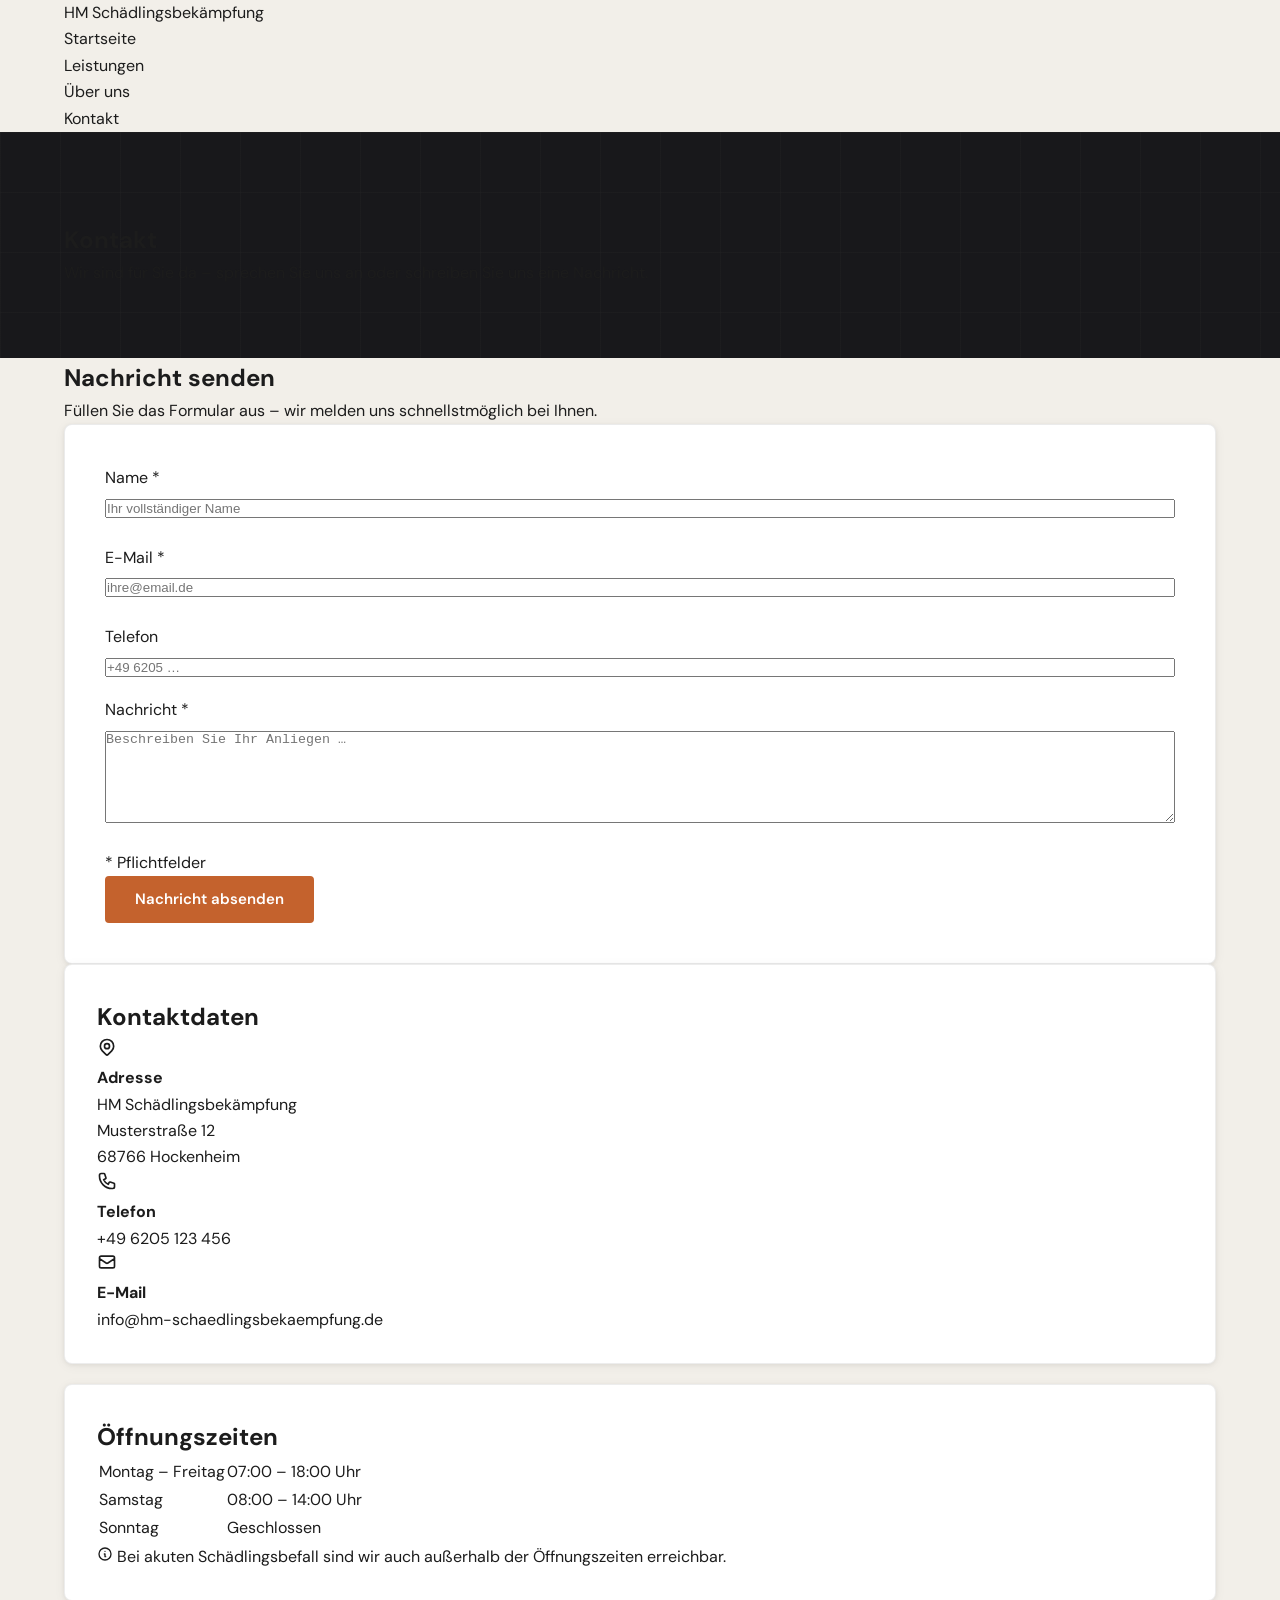
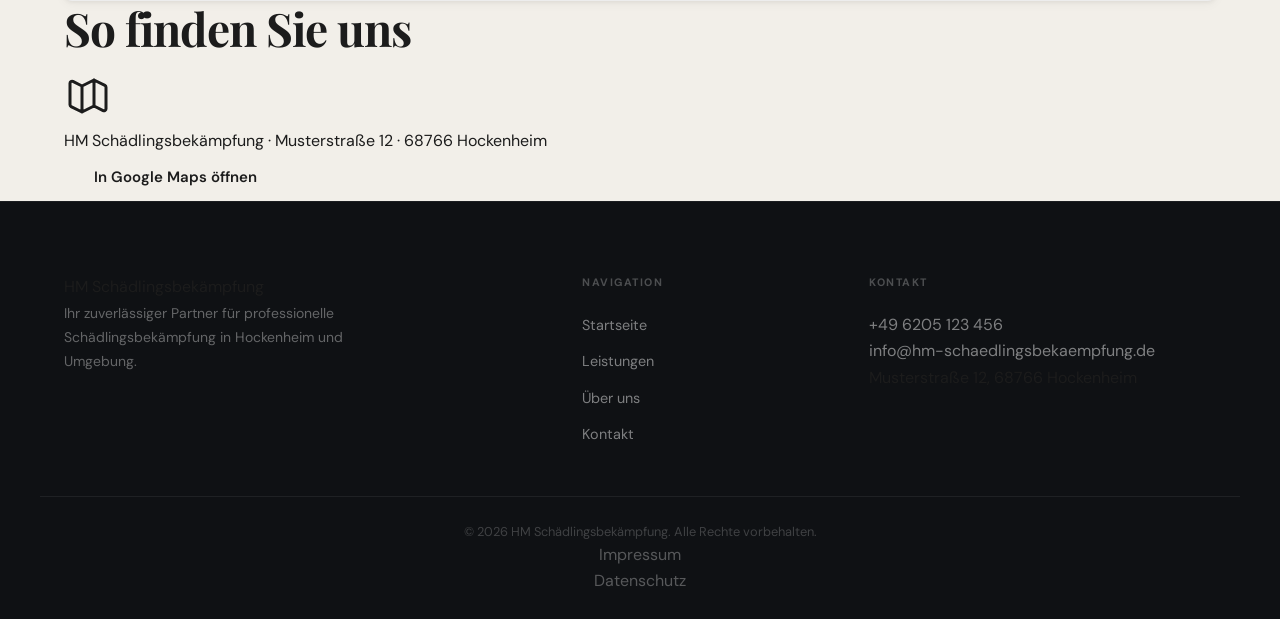
==== kontakt.html @ adbcd649 "Upgrade to multipage: kontakt.html" ====
<!DOCTYPE html>
<html lang="de">
<head>
  <meta charset="UTF-8" />
  <meta name="viewport" content="width=device-width, initial-scale=1.0" />
  <meta name="description" content="Kontaktieren Sie HM Schädlingsbekämpfung in Hockenheim. Formular, Telefon, E-Mail und Öffnungszeiten." />
  <title>Kontakt – Schädlingsbekämpfung Hockenheim | HM Schädlingsbekämpfung</title>
  <!-- SEO Meta-Tags (Claude CLI) -->
  <meta name="description" content="Schädlingsbefall? Kontaktieren Sie HM Schädlingsbekämpfung in Hockenheim – Hildastraße 42. Tel: +49 6205 6073. Schnelle Hilfe vor Ort.">
  <meta name="robots" content="index, follow">
  <meta property="og:type" content="website">
  <meta property="og:title" content="Jetzt Kontakt aufnehmen – HM Schädlingsbekämpfung Hockenheim">
  <meta property="og:description" content="Schnelle Hilfe bei Schädlingsbefall in Hockenheim &amp; Umgebung. Rufen Sie an oder schreiben Sie uns – wir antworten zeitnah.">
  <meta property="og:site_name" content="HM Schädlingsbekämpfung ">
  <meta property="og:locale" content="de_DE">
  <meta property="og:url" content="https://www.hmsprotect.de//kontakt.html">
  <meta name="twitter:card" content="summary">
  <meta name="twitter:title" content="Jetzt Kontakt aufnehmen – HM Schädlingsbekämpfung Hockenheim">
  <meta name="twitter:description" content="Schnelle Hilfe bei Schädlingsbefall in Hockenheim &amp; Umgebung. Rufen Sie an oder schreiben Sie uns – wir antworten zeitnah.">
  <link rel="canonical" href="https://www.hmsprotect.de//kontakt.html">
  <link rel="stylesheet" href="styles.css" />
</head>
<body>

  <!-- HEADER -->
  <header class="site-header">
    <div class="container header-inner">
      <a href="index.html" class="logo">
        <span class="logo-primary">HM</span>
        <span class="logo-secondary">Schädlingsbekämpfung</span>
      </a>
      <nav class="main-nav" aria-label="Hauptnavigation">
        <ul>
          <li><a href="index.html">Startseite</a></li>
          <li><a href="leistungen.html">Leistungen</a></li>
          <li><a href="ueber-uns.html">Über uns</a></li>
          <li><a href="kontakt.html" class="active" aria-current="page">Kontakt</a></li>
        </ul>
      </nav>
      <button class="nav-toggle" aria-label="Menü öffnen" aria-expanded="false" aria-controls="main-nav">
        <span></span><span></span><span></span>
      </button>
    </div>
  </header>

  <!-- MAIN -->
  <main>

    <!-- PAGE HERO -->
    <section class="page-hero">
      <div class="container">
        <h1>Kontakt</h1>
        <p>Wir sind für Sie da – sprechen Sie uns an oder schreiben Sie uns eine Nachricht.</p>
      </div>
    </section>

    <!-- CONTACT SECTION -->
    <section class="section contact-section">
      <div class="container contact-grid">

        <!-- FORM -->
        <div class="contact-form-wrapper">
          <h2>Nachricht senden</h2>
          <p>Füllen Sie das Formular aus – wir melden uns schnellstmöglich bei Ihnen.</p>

          <div id="form-success" class="form-success" role="alert" aria-live="polite" hidden>
            <svg xmlns="http://www.w3.org/2000/svg" width="24" height="24" fill="none" viewBox="0 0 24 24" stroke="currentColor" stroke-width="2" aria-hidden="true"><path stroke-linecap="round" stroke-linejoin="round" d="M5 13l4 4L19 7"/></svg>
            <strong>Vielen Dank!</strong> Ihre Nachricht wurde erfolgreich übermittelt. Wir melden uns so bald wie möglich bei Ihnen.
          </div>

          <form id="contact-form" class="contact-form" novalidate>
            <div class="form-group">
              <label for="name">Name <span class="required" aria-hidden="true">*</span></label>
              <input type="text" id="name" name="name" placeholder="Ihr vollständiger Name" autocomplete="name" required />
              <span class="field-error" id="name-error" role="alert"></span>
            </div>

            <div class="form-group">
              <label for="email">E-Mail <span class="required" aria-hidden="true">*</span></label>
              <input type="email" id="email" name="email" placeholder="ihre@email.de" autocomplete="email" required />
              <span class="field-error" id="email-error" role="alert"></span>
            </div>

            <div class="form-group">
              <label for="telefon">Telefon</label>
              <input type="tel" id="telefon" name="telefon" placeholder="+49 6205 …" autocomplete="tel" />
            </div>

            <div class="form-group">
              <label for="nachricht">Nachricht <span class="required" aria-hidden="true">*</span></label>
              <textarea id="nachricht" name="nachricht" rows="6" placeholder="Beschreiben Sie Ihr Anliegen …" required></textarea>
              <span class="field-error" id="nachricht-error" role="alert"></span>
            </div>

            <p class="form-note"><span class="required">*</span> Pflichtfelder</p>

            <button type="submit" class="btn btn-primary">Nachricht absenden</button>
          </form>
        </div>

        <!-- CONTACT INFO + HOURS -->
        <aside class="contact-info">

          <div class="info-card">
            <h2>Kontaktdaten</h2>
            <ul class="contact-list">
              <li>
                <svg xmlns="http://www.w3.org/2000/svg" width="20" height="20" fill="none" viewBox="0 0 24 24" stroke="currentColor" stroke-width="2" aria-hidden="true"><path stroke-linecap="round" stroke-linejoin="round" d="M17.657 16.657L13.414 20.9a2 2 0 01-2.828 0L6.343 16.657a8 8 0 1111.314 0z"/><path stroke-linecap="round" stroke-linejoin="round" d="M15 11a3 3 0 11-6 0 3 3 0 016 0z"/></svg>
                <div>
                  <strong>Adresse</strong><br />
                  HM Schädlingsbekämpfung<br />
                  Musterstraße 12<br />
                  68766 Hockenheim
                </div>
              </li>
              <li>
                <svg xmlns="http://www.w3.org/2000/svg" width="20" height="20" fill="none" viewBox="0 0 24 24" stroke="currentColor" stroke-width="2" aria-hidden="true"><path stroke-linecap="round" stroke-linejoin="round" d="M3 5a2 2 0 012-2h3.28a1 1 0 01.948.684l1.498 4.493a1 1 0 01-.502 1.21l-2.257 1.13a11.042 11.042 0 005.516 5.516l1.13-2.257a1 1 0 011.21-.502l4.493 1.498a1 1 0 01.684.949V19a2 2 0 01-2 2h-1C9.716 21 3 14.284 3 6V5z"/></svg>
                <div>
                  <strong>Telefon</strong><br />
                  <a href="tel:+4962051234567">+49 6205 123 456</a>
                </div>
              </li>
              <li>
                <svg xmlns="http://www.w3.org/2000/svg" width="20" height="20" fill="none" viewBox="0 0 24 24" stroke="currentColor" stroke-width="2" aria-hidden="true"><path stroke-linecap="round" stroke-linejoin="round" d="M3 8l7.89 5.26a2 2 0 002.22 0L21 8M5 19h14a2 2 0 002-2V7a2 2 0 00-2-2H5a2 2 0 00-2 2v10a2 2 0 002 2z"/></svg>
                <div>
                  <strong>E-Mail</strong><br />
                  <a href="mailto:info@hm-schaedlingsbekaempfung.de">info@hm-schaedlingsbekaempfung.de</a>
                </div>
              </li>
            </ul>
          </div>

          <div class="info-card">
            <h2>Öffnungszeiten</h2>
            <table class="hours-table">
              <tbody>
                <tr>
                  <td>Montag – Freitag</td>
                  <td>07:00 – 18:00 Uhr</td>
                </tr>
                <tr>
                  <td>Samstag</td>
                  <td>08:00 – 14:00 Uhr</td>
                </tr>
                <tr>
                  <td>Sonntag</td>
                  <td>Geschlossen</td>
                </tr>
              </tbody>
            </table>
            <p class="hours-note">
              <svg xmlns="http://www.w3.org/2000/svg" width="16" height="16" fill="none" viewBox="0 0 24 24" stroke="currentColor" stroke-width="2" aria-hidden="true"><path stroke-linecap="round" stroke-linejoin="round" d="M13 16h-1v-4h-1m1-4h.01M21 12a9 9 0 11-18 0 9 9 0 0118 0z"/></svg>
              Bei akuten Schädlingsbefall sind wir auch außerhalb der Öffnungszeiten erreichbar.
            </p>
          </div>

        </aside>
      </div>
    </section>

    <!-- MAP PLACEHOLDER -->
    <section class="section section--gray map-section" aria-label="Standort">
      <div class="container">
        <h2 class="section-title">So finden Sie uns</h2>
        <div class="map-placeholder">
          <svg xmlns="http://www.w3.org/2000/svg" width="48" height="48" fill="none" viewBox="0 0 24 24" stroke="currentColor" stroke-width="1.5" aria-hidden="true"><path stroke-linecap="round" stroke-linejoin="round" d="M9 20l-5.447-2.724A1 1 0 013 16.382V5.618a1 1 0 011.447-.894L9 7m0 13l6-3m-6 3V7m6 10l4.553 2.276A1 1 0 0021 18.382V7.618a1 1 0 00-.553-.894L15 4m0 13V4m0 0L9 7"/></svg>
          <p>HM Schädlingsbekämpfung · Musterstraße 12 · 68766 Hockenheim</p>
          <a href="https://www.google.com/maps/search/68766+Hockenheim" target="_blank" rel="noopener noreferrer" class="btn btn-outline">In Google Maps öffnen</a>
        </div>
      </div>
    </section>

  </main>

  <!-- FOOTER -->
  <footer class="site-footer">
    <div class="container footer-grid">

      <div class="footer-brand">
        <a href="index.html" class="logo">
          <span class="logo-primary">HM</span>
          <span class="logo-secondary">Schädlingsbekämpfung</span>
        </a>
        <p>Ihr zuverlässiger Partner für professionelle Schädlingsbekämpfung in Hockenheim und Umgebung.</p>
      </div>

      <nav class="footer-nav" aria-label="Footer-Navigation">
        <h3 class="footer-heading">Navigation</h3>
        <ul>
          <li><a href="index.html">Startseite</a></li>
          <li><a href="leistungen.html">Leistungen</a></li>
          <li><a href="ueber-uns.html">Über uns</a></li>
          <li><a href="kontakt.html">Kontakt</a></li>
        </ul>
      </nav>

      <div class="footer-contact">
        <h3 class="footer-heading">Kontakt</h3>
        <ul>
          <li><a href="tel:+4962051234567">+49 6205 123 456</a></li>
          <li><a href="mailto:info@hm-schaedlingsbekaempfung.de">info@hm-schaedlingsbekaempfung.de</a></li>
          <li>Musterstraße 12, 68766 Hockenheim</li>
        </ul>
      </div>

    </div>
    <div class="footer-bottom">
      <div class="container">
        <p>&copy; <span id="year"></span> HM Schädlingsbekämpfung. Alle Rechte vorbehalten.</p>
        <ul class="legal-links">
          <li><a href="impressum.html">Impressum</a></li>
          <li><a href="datenschutz.html">Datenschutz</a></li>
        </ul>
      </div>
    </div>
  </footer>

  <script>
    // Footer year
    document.getElementById('year').textContent = new Date().getFullYear();

    // Mobile nav toggle
    const navToggle = document.querySelector('.nav-toggle');
    const mainNav = document.querySelector('.main-nav');
    if (navToggle && mainNav) {
      navToggle.addEventListener('click', () => {
        const expanded = navToggle.getAttribute('aria-expanded') === 'true';
        navToggle.setAttribute('aria-expanded', String(!expanded));
        mainNav.classList.toggle('open');
      });
    }

    // Contact form with JS success message
    const form = document.getElementById('contact-form');
    const successBox = document.getElementById('form-success');

    function showError(fieldId, errorId, message) {
      const field = document.getElementById(fieldId);
      const error = document.getElementById(errorId);
      if (field && error) {
        field.classList.add('invalid');
        field.setAttribute('aria-describedby', errorId);
        error.textContent = message;
      }
    }

    function clearErrors() {
      document.querySelectorAll('.field-error').forEach(el => el.textContent = '');
      document.querySelectorAll('.invalid').forEach(el => el.classList.remove('invalid'));
    }

    function validateForm() {
      let valid = true;
      clearErrors();

      const name = document.getElementById('name').value.trim();
      const email = document.getElementById('email').value.trim();
      const nachricht = document.getElementById('nachricht').value.trim();

      if (!name) {
        showError('name', 'name-error', 'Bitte geben Sie Ihren Namen ein.');
        valid = false;
      }

      if (!email) {
        showError('email', 'email-error', 'Bitte geben Sie Ihre E-Mail-Adresse ein.');
        valid = false;
      } else if (!/^[^\s@]+@[^\s@]+\.[^\s@]+$/.test(email)) {
        showError('email', 'email-error', 'Bitte geben Sie eine gültige E-Mail-Adresse ein.');
        valid = false;
      }

      if (!nachricht) {
        showError('nachricht', 'nachricht-error', 'Bitte geben Sie Ihre Nachricht ein.');
        valid = false;
      }

      return valid;
    }

    if (form) {
      form.addEventListener('submit', function (e) {
        e.preventDefault();
        if (!validateForm()) return;

        // Simulate successful submission
        form.hidden = true;
        successBox.hidden = false;
        successBox.focus();
        window.scrollTo({ top: successBox.getBoundingClientRect().top + window.scrollY - 100, behavior: 'smooth' });
      });

      // Live validation on blur
      ['name', 'email', 'nachricht'].forEach(id => {
        const field = document.getElementById(id);
        if (field) {
          field.addEventListener('blur', () => {
            validateForm();
          });
        }
      });
    }
  </script>

</body>
</html>
---- styles.css ----
/* ============================================================
   HM SCHÄDLINGSBEKÄMPFUNG — Shared Stylesheet
   Aesthetic: Industrial Editorial · Dark Contrast · Warm Rust
   Fonts: Playfair Display (display) + DM Sans (body)
   ============================================================ */

@import url('https://fonts.googleapis.com/css2?family=Playfair+Display:ital,wght@0,400;0,700;0,900;1,400;1,700&family=DM+Sans:ital,opsz,wght@0,9..40,300;0,9..40,400;0,9..40,500;0,9..40,600;1,9..40,400&display=swap');

/* ── Custom Properties ──────────────────────────────────────── */
:root {
  --color-primary:       #EEEEEE;
  --color-primary-dark:  #D0D0D0;
  --color-bg:            #F2EFE9;
  --color-text:          #1C1C1C;
  --color-text-muted:    #5C5C5C;

  --color-dark:          #18181B;
  --color-dark-2:        #222529;
  --color-accent:        #C4622D;
  --color-accent-hover:  #D97748;
  --color-accent-dim:    rgba(196, 98, 45, 0.16);

  --font-display: 'Playfair Display', Georgia, 'Times New Roman', serif;
  --font-body:    'DM Sans', -apple-system, BlinkMacSystemFont, sans-serif;

  --section-gap: clamp(4.5rem, 9vw, 7.5rem);
  --radius-sm:   4px;
  --radius-md:   8px;
  --shadow-sm:   0 1px 4px rgba(0,0,0,0.06), 0 2px 12px rgba(0,0,0,0.05);
  --shadow-md:   0 4px 20px rgba(0,0,0,0.1),  0 2px 6px rgba(0,0,0,0.06);
  --shadow-hover:0 8px 36px rgba(0,0,0,0.13), 0 2px 8px rgba(0,0,0,0.06);
  --transition:  0.28s cubic-bezier(0.4, 0, 0.2, 1);
}

/* ── Reset & Base ───────────────────────────────────────────── */
*, *::before, *::after {
  box-sizing: border-box;
  margin: 0;
  padding: 0;
}

html {
  scroll-behavior: smooth;
  -webkit-text-size-adjust: 100%;
}

body {
  font-family: var(--font-body);
  background: var(--color-bg);
  color: var(--color-text);
  line-height: 1.65;
  overflow-x: hidden;
  -webkit-font-smoothing: antialiased;
  -moz-osx-font-smoothing: grayscale;
}

img  { display: block; max-width: 100%; height: auto; }
a    { color: inherit; text-decoration: none; }
ul   { list-style: none; }
address { font-style: normal; }
button  { cursor: pointer; font-family: inherit; }

/* ── Layout ─────────────────────────────────────────────────── */
.container {
  width: 100%;
  max-width: 1200px;
  margin-inline: auto;
  padding-inline: 1.5rem;
}

/* ============================================================
   HEADER & NAVIGATION
   ============================================================ */
.site-header {
  position: sticky;
  top: 0;
  z-index: 200;
}

.nav-wrap {
  background: rgba(22, 22, 26, 0.97);
  backdrop-filter: blur(18px);
  -webkit-backdrop-filter: blur(18px);
  border-bottom: 1px solid rgba(238,238,238,0.07);
  transition: box-shadow var(--transition);
  position: relative;
}

.site-header.is-scrolled .nav-wrap {
  box-shadow: 0 6px 30px rgba(0,0,0,0.3);
}

.nav-container {
  max-width: 1200px;
  margin-inline: auto;
  padding-inline: 1.5rem;
  height: 68px;
  display: flex;
  align-items: center;
  gap: 1.25rem;
}

.logo-link  { display: flex; align-items: center; flex-shrink: 0; }
.site-logo-img { height: 42px; width: auto; }

.nav-menu {
  display: flex;
  align-items: center;
  gap: 0;
  margin-left: auto;
}

.nav-link {
  display: block;
  padding: 0.5rem 0.9rem;
  font-size: 0.775rem;
  font-weight: 500;
  letter-spacing: 0.08em;
  text-transform: uppercase;
  color: rgba(238,238,238,0.58);
  border-radius: var(--radius-sm);
  position: relative;
  transition: color var(--transition);
}

.nav-link::after {
  content: '';
  position: absolute;
  bottom: 3px;
  left: 0.9rem;
  right: 0.9rem;
  height: 1px;
  background: var(--color-accent);
  transform: scaleX(0);
  transform-origin: left;
  transition: transform var(--transition);
}

.nav-link:hover,
.nav-link.active { color: var(--color-primary); }

.nav-link:hover::after,
.nav-link.active::after { transform: scaleX(1); }

.nav-phone {
  display: flex;
  align-items: center;
  gap: 0.5rem;
  padding: 0.5rem 1.1rem;
  background: var(--color-accent);
  color: #fff;
  font-size: 0.8375rem;
  font-weight: 600;
  border-radius: var(--radius-sm);
  white-space: nowrap;
  flex-shrink: 0;
  transition: background var(--transition), transform var(--transition);
}

.nav-phone:hover {
  background: var(--color-accent-hover);
  transform: translateY(-1px);
}

/* Hamburger */
.nav-toggle {
  display: none;
  flex-direction: column;
  justify-content: center;
  align-items: center;
  gap: 5px;
  width: 36px;
  height: 36px;
  background: transparent;
  border: 1px solid rgba(238,238,238,0.18);
  border-radius: var(--radius-sm);
  margin-left: auto;
  flex-shrink: 0;
}

.nav-toggle span {
  display: block;
  width: 17px;
  height: 1.5px;
  background: var(--color-primary);
  transform-origin: center;
  transition: transform var(--transition), opacity var(--transition);
}

.nav-toggle.is-active span:nth-child(1) { transform: translateY(6.5px) rotate(45deg); }
.nav-toggle.is-active span:nth-child(2) { opacity: 0; transform: scaleX(0); }
.nav-toggle.is-active span:nth-child(3) { transform: translateY(-6.5px) rotate(-45deg); }

/* ============================================================
   HERO
   ============================================================ */
.hero {
  position: relative;
  min-height: 100svh;
  display: flex;
  align-items: center;
  background: var(--color-dark);
  overflow: hidden;
}

.hero-bg {
  position: absolute;
  inset: 0;
  z-index: 0;
}

.hero-bg-img {
  width: 100%;
  height: 100%;
  object-fit: cover;
  object-position: center 30%;
  filter: grayscale(25%) brightness(0.7);
}

.hero-overlay {
  position: absolute;
  inset: 0;
  background:
    linear-gradient(
      108deg,
      rgba(18, 18, 22, 0.95) 0%,
      rgba(18, 18, 22, 0.82) 48%,
      rgba(18, 18, 22, 0.38) 100%
    );
}

/* Decorative grid overlay */
.hero-overlay::after {
  content: '';
  position: absolute;
  inset: 0;
  background-image:
    linear-gradient(rgba(238,238,238,0.022) 1px, transparent 1px),
    linear-gradient(90deg, rgba(238,238,238,0.022) 1px, transparent 1px);
  background-size: 60px 60px;
  pointer-events: none;
}

/* Diagonal accent stripe */
.hero-overlay::before {
  content: '';
  position: absolute;
  top: 0;
  right: 18%;
  width: 2px;
  height: 100%;
  background: linear-gradient(to bottom, transparent, rgba(196,98,45,0.4) 40%, rgba(196,98,45,0.15) 70%, transparent);
  pointer-events: none;
}

.hero-inner {
  position: relative;
  z-index: 1;
  width: 100%;
  padding-block: 8rem 5rem;
}

.hero-content { max-width: 680px; }

.hero-eyebrow {
  display: inline-block;
  font-size: 0.68rem;
  font-weight: 700;
  letter-spacing: 0.16em;
  text-transform: uppercase;
  color: var(--color-accent-hover);
  background: rgba(196,98,45,0.1);
  border: 1px solid rgba(196,98,45,0.32);
  padding: 0.35rem 0.875rem;
  border-radius: 100px;
  margin-bottom: 1.875rem;
}

.hero-heading {
  font-family: var(--font-display);
  font-size: clamp(3.25rem, 7.5vw, 6.5rem);
  font-weight: 900;
  line-height: 1.03;
  letter-spacing: -0.03em;
  color: var(--color-primary);
  margin-bottom: 1.5rem;
}

.hero-heading em {
  font-style: italic;
  color: var(--color-accent);
}

.hero-sub {
  font-size: 1.05rem;
  font-weight: 300;
  color: rgba(238,238,238,0.67);
  line-height: 1.75;
  max-width: 460px;
  margin-bottom: 2.5rem;
}

.hero-cta-row {
  display: flex;
  gap: 0.875rem;
  flex-wrap: wrap;
  margin-bottom: 2.875rem;
}

/* Google Rating Badge */
.rating-badge {
  display: inline-flex;
  align-items: center;
  gap: 0.875rem;
  padding: 0.625rem 1.125rem;
  background: rgba(255,255,255,0.055);
  border: 1px solid rgba(255,255,255,0.11);
  border-radius: var(--radius-md);
  backdrop-filter: blur(10px);
}

.rating-g-icon {
  width: 28px;
  height: 28px;
  background: #fff;
  color: #4285f4;
  font-family: Arial, sans-serif;
  font-size: 1rem;
  font-weight: 900;
  display: flex;
  align-items: center;
  justify-content: center;
  border-radius: var(--radius-sm);
  flex-shrink: 0;
  line-height: 1;
}

.rating-stars {
  color: #fbbc04;
  font-size: 0.875rem;
  letter-spacing: 2px;
  line-height: 1;
}

.rating-info {
  display: flex;
  flex-direction: column;
  gap: 2px;
}

.rating-info strong {
  font-size: 0.875rem;
  font-weight: 700;
  color: var(--color-primary);
  line-height: 1;
}

.rating-info span {
  font-size: 0.725rem;
  color: rgba(238,238,238,0.45);
  line-height: 1;
}

/* Scroll hint */
.hero-scroll-hint {
  position: absolute;
  bottom: 2.25rem;
  left: 50%;
  transform: translateX(-50%);
  display: flex;
  flex-direction: column;
  align-items: center;
  gap: 0.5rem;
  z-index: 1;
  pointer-events: none;
}

.hero-scroll-hint span {
  font-size: 0.625rem;
  font-weight: 600;
  letter-spacing: 0.18em;
  text-transform: uppercase;
  color: rgba(238,238,238,0.28);
}

.scroll-line {
  width: 1px;
  height: 44px;
  background: linear-gradient(to bottom, rgba(238,238,238,0.28), transparent);
  animation: scrollPulse 2.2s ease infinite;
}

@keyframes scrollPulse {
  0%, 100% { opacity: 0.35; }
  55%       { opacity: 1; }
}

/* ============================================================
   BUTTONS
   ============================================================ */
.btn {
  display: inline-flex;
  align-items: center;
  justify-content: center;
  gap: 0.5rem;
  padding: 0.875rem 1.75rem;
  font-family: var(--font-body);
  font-size: 0.9375rem;
  font-weight: 600;
  line-height: 1;
  border: 2px solid transparent;
  border-radius: var(--radius-sm);
  transition: all var(--transition);
  white-space: nowrap;
}

.btn-primary {
  background: var(--color-accent);
  color: #fff;
  border-color: var(--color-accent);
}
.btn-primary:hover {
  background: var(--color-accent-hover);
  border-color: var(--color-accent-hover);
  transform: translateY(-2px);
  box-shadow: 0 8px 28px rgba(196,98,45,0.38);
}

.btn-ghost {
  background: transparent;
  color: var(--color-primary);
  border-color: rgba(238,238,238,0.3);
}
.btn-ghost:hover {
  background: rgba(238,238,238,0.08);
  border-color: rgba(238,238,238,0.6);
  transform: translateY(-1px);
}

.btn-outline-light {
  background: transparent;
  color: var(--color-primary);
  border-color: rgba(238,238,238,0.28);
}
.btn-outline-light:hover {
  background: rgba(196,98,45,0.14);
  border-color: var(--color-accent);
  color: var(--color-accent-hover);
  transform: translateY(-1px);
}

.btn-white-accent {
  background: #fff;
  color: var(--color-accent);
  border-color: #fff;
  font-size: 1rem;
  padding: 1rem 2rem;
}
.btn-white-accent:hover {
  background: var(--color-primary);
  border-color: var(--color-primary);
  transform: translateY(-2px);
  box-shadow: 0 8px 28px rgba(0,0,0,0.18);
}

.btn-ghost-white {
  background: transparent;
  color: rgba(255,255,255,0.9);
  border-color: rgba(255,255,255,0.38);
  font-size: 1rem;
  padding: 1rem 2rem;
}
.btn-ghost-white:hover {
  background: rgba(255,255,255,0.1);
  border-color: rgba(255,255,255,0.72);
  transform: translateY(-2px);
}

.btn-dark {
  background: var(--color-dark);
  color: var(--color-primary);
  border-color: var(--color-dark);
}
.btn-dark:hover {
  background: var(--color-dark-2);
  transform: translateY(-2px);
  box-shadow: var(--shadow-md);
}

/* ============================================================
   SECTION TYPOGRAPHY UTILITIES
   ============================================================ */
.section-header { margin-bottom: 3.5rem; }

.section-label {
  display: inline-block;
  font-size: 0.68rem;
  font-weight: 700;
  letter-spacing: 0.15em;
  text-transform: uppercase;
  color: var(--color-accent);
  margin-bottom: 0.75rem;
}

.section-label.light { color: rgba(196,98,45,0.82); }

.section-title {
  font-family: var(--font-display);
  font-size: clamp(2rem, 3.6vw, 2.875rem);
  font-weight: 700;
  line-height: 1.18;
  letter-spacing: -0.022em;
  color: var(--color-text);
  margin-bottom: 1rem;
}

.section-title.light { color: var(--color-primary); }

.section-desc {
  font-size: 1rem;
  color: var(--color-text-muted);
  max-width: 540px;
  line-height: 1.75;
}

/* ============================================================
   SERVICES SECTION
   ============================================================ */
.services-section {
  padding-block: var(--section-gap);
  background: var(--color-bg);
}

.services-grid {
  display: grid;
  grid-template-columns: repeat(3, 1fr);
  gap: 1.25rem;
}

.service-card {
  background: #fff;
  border: 1px solid rgba(0,0,0,0.07);
  border-radius: var(--radius-md);
  padding: 2rem 1.75rem 1.875rem;
  position: relative;
  overflow: hidden;
  transition: transform var(--transition), box-shadow var(--transition), border-color var(--transition);
}

.service-card::before {
  content: '';
  position: absolute;
  top: 0;
  left: 0;
  right: 0;
  height: 2px;
  background: var(--color-accent);
  transform: scaleX(0);
  transform-origin: left;
  transition: transform 0.4s ease;
}

.service-card:hover::before { transform: scaleX(1); }

.service-card:hover {
  transform: translateY(-5px);
  box-shadow: var(--shadow-hover);
  border-color: rgba(196,98,45,0.12);
}

.sc-icon {
  font-size: 2.25rem;
  margin-bottom: 1.125rem;
  display: block;
  line-height: 1;
}

.service-card h3 {
  font-family: var(--font-display);
  font-size: 1.2rem;
  font-weight: 700;
  color: var(--color-dark);
  margin-bottom: 0.75rem;
  line-height: 1.3;
}

.service-card p {
  font-size: 0.875rem;
  color: var(--color-text-muted);
  line-height: 1.72;
  margin-bottom: 1.375rem;
}

.sc-link {
  display: inline-flex;
  align-items: center;
  gap: 0.375rem;
  font-size: 0.8125rem;
  font-weight: 600;
  letter-spacing: 0.02em;
  color: var(--color-accent);
  transition: color var(--transition), gap var(--transition);
}

.sc-link:hover { color: var(--color-accent-hover); gap: 0.65rem; }

/* ============================================================
   SCROLL REVEAL ANIMATIONS
   ============================================================ */
.reveal {
  opacity: 0;
  transform: translateY(22px);
  transition: opacity 0.5s ease, transform 0.5s ease;
}

.reveal.is-visible {
  opacity: 1;
  transform: translateY(0);
}

.reveal-left {
  opacity: 0;
  transform: translateX(-22px);
  transition: opacity 0.55s ease, transform 0.55s ease;
}

.reveal-left.is-visible {
  opacity: 1;
  transform: translateX(0);
}

.reveal-right {
  opacity: 0;
  transform: translateX(22px);
  transition: opacity 0.55s ease 0.12s, transform 0.55s ease 0.12s;
}

.reveal-right.is-visible {
  opacity: 1;
  transform: translateX(0);
}

/* ============================================================
   TRUST / WHY US SECTION
   ============================================================ */
.trust-section {
  padding-block: var(--section-gap);
  background: var(--color-dark);
  position: relative;
  overflow: hidden;
}

.trust-bg-word {
  position: absolute;
  right: -2rem;
  top: 50%;
  transform: translateY(-50%);
  font-family: var(--font-display);
  font-size: 22vw;
  font-weight: 900;
  color: rgba(255,255,255,0.023);
  line-height: 1;
  pointer-events: none;
  user-select: none;
  white-space: nowrap;
}

.trust-grid {
  display: grid;
  grid-template-columns: 1fr 1fr;
  gap: 5.5rem;
  align-items: center;
  position: relative;
  z-index: 1;
}

.trust-desc {
  font-size: 0.9375rem;
  color: rgba(238,238,238,0.55);
  line-height: 1.78;
  margin-bottom: 2rem;
  max-width: 500px;
}

.trust-list {
  display: flex;
  flex-direction: column;
  gap: 0.9rem;
  margin-bottom: 2.5rem;
}

.trust-list li {
  display: flex;
  align-items: flex-start;
  gap: 0.875rem;
  font-size: 0.9375rem;
  color: rgba(238,238,238,0.72);
  line-height: 1.5;
}

.check-mark {
  flex-shrink: 0;
  width: 22px;
  height: 22px;
  display: flex;
  align-items: center;
  justify-content: center;
  background: var(--color-accent-dim);
  border: 1px solid rgba(196,98,45,0.38);
  border-radius: 50%;
  font-size: 0.65rem;
  font-weight: 900;
  color: var(--color-accent-hover);
  margin-top: 1px;
}

.trust-stats {
  display: flex;
  flex-direction: column;
  gap: 1.25rem;
}

.stat-card {
  background: rgba(255,255,255,0.035);
  border: 1px solid rgba(255,255,255,0.065);
  border-left: 3px solid var(--color-accent);
  border-radius: var(--radius-sm);
  padding: 1.625rem 2rem;
  transition: background var(--transition);
}

.stat-card:hover { background: rgba(255,255,255,0.065); }

.stat-value {
  font-family: var(--font-display);
  font-size: 3.375rem;
  font-weight: 900;
  line-height: 1;
  color: var(--color-primary);
  margin-bottom: 0.375rem;
  letter-spacing: -0.02em;
}

.stat-name {
  font-size: 0.775rem;
  font-weight: 600;
  text-transform: uppercase;
  letter-spacing: 0.1em;
  color: rgba(238,238,238,0.45);
  margin-bottom: 0.3rem;
}

.stat-stars {
  color: #fbbc04;
  font-size: 0.9rem;
  letter-spacing: 2px;
}

.stat-sub {
  font-size: 0.775rem;
  color: rgba(238,238,238,0.32);
}

/* ============================================================
   CTA SECTION
   ============================================================ */
.cta-section {
  padding-block: 5rem;
  background: linear-gradient(128deg, #b5501c 0%, #c4622d 45%, #8d3a14 100%);
  position: relative;
  overflow: hidden;
}

/* Decorative angled planes */
.cta-section::before {
  content: '';
  position: absolute;
  top: -50%;
  right: -4%;
  width: 52%;
  height: 200%;
  background: rgba(255,255,255,0.04);
  transform: rotate(-14deg);
  pointer-events: none;
}

.cta-section::after {
  content: '';
  position: absolute;
  bottom: -50%;
  left: 8%;
  width: 38%;
  height: 180%;
  background: rgba(0,0,0,0.07);
  transform: rotate(-8deg);
  pointer-events: none;
}

.cta-inner {
  display: flex;
  align-items: center;
  justify-content: space-between;
  gap: 3rem;
  position: relative;
  z-index: 1;
}

.cta-title {
  font-family: var(--font-display);
  font-size: clamp(1.875rem, 3.5vw, 2.875rem);
  font-weight: 900;
  line-height: 1.15;
  letter-spacing: -0.02em;
  color: #fff;
  margin-bottom: 0.75rem;
}

.cta-title em {
  font-style: italic;
  opacity: 0.88;
}

.cta-desc {
  font-size: 1rem;
  color: rgba(255,255,255,0.76);
  line-height: 1.68;
  max-width: 440px;
}

.cta-actions {
  display: flex;
  gap: 0.875rem;
  flex-shrink: 0;
  flex-wrap: wrap;
  justify-content: center;
}

/* ============================================================
   FOOTER
   ============================================================ */
.site-footer {
  background: #0f1114;
  padding-top: 4.5rem;
  border-top: 1px solid rgba(255,255,255,0.055);
}

.footer-grid {
  display: grid;
  grid-template-columns: 2fr 1fr 1.5fr;
  gap: 3.5rem;
  padding-bottom: 3rem;
  border-bottom: 1px solid rgba(255,255,255,0.065);
}

.footer-logo {
  height: 38px;
  width: auto;
  margin-bottom: 1.125rem;
  filter: brightness(0) invert(1) opacity(0.78);
}

.footer-brand p {
  font-size: 0.875rem;
  color: rgba(238,238,238,0.38);
  line-height: 1.72;
  max-width: 300px;
}

.footer-heading {
  font-size: 0.675rem;
  font-weight: 700;
  letter-spacing: 0.14em;
  text-transform: uppercase;
  color: rgba(238,238,238,0.28);
  margin-bottom: 1.25rem;
}

.footer-nav ul {
  display: flex;
  flex-direction: column;
  gap: 0.625rem;
}

.footer-nav a {
  font-size: 0.9rem;
  color: rgba(238,238,238,0.5);
  transition: color var(--transition);
}

.footer-nav a:hover { color: var(--color-primary); }

.footer-contact address {
  display: flex;
  flex-direction: column;
  gap: 0.625rem;
}

.footer-contact p {
  font-size: 0.875rem;
  color: rgba(238,238,238,0.5);
  line-height: 1.6;
}

.footer-contact a {
  color: rgba(238,238,238,0.5);
  transition: color var(--transition);
}

.footer-contact a:hover { color: var(--color-accent-hover); }

.footer-bottom {
  padding-block: 1.5rem;
  text-align: center;
}

.footer-bottom p {
  font-size: 0.8rem;
  color: rgba(238,238,238,0.22);
}

.footer-bottom a {
  color: rgba(238,238,238,0.32);
  transition: color var(--transition);
}

.footer-bottom a:hover { color: rgba(238,238,238,0.62); }

/* ============================================================
   INNER PAGE SHARED STYLES (leistungen, ueber-uns, kontakt)
   ============================================================ */

/* Page hero banner */
.page-hero {
  background: var(--color-dark);
  padding: 5.5rem 0 4.5rem;
  position: relative;
  overflow: hidden;
}

.page-hero::before {
  content: '';
  position: absolute;
  inset: 0;
  background-image:
    linear-gradient(rgba(238,238,238,0.018) 1px, transparent 1px),
    linear-gradient(90deg, rgba(238,238,238,0.018) 1px, transparent 1px);
  background-size: 60px 60px;
}

.page-hero-inner {
  position: relative;
  z-index: 1;
}

.page-hero-eyebrow {
  display: inline-block;
  font-size: 0.68rem;
  font-weight: 700;
  letter-spacing: 0.16em;
  text-transform: uppercase;
  color: var(--color-accent-hover);
  background: rgba(196,98,45,0.1);
  border: 1px solid rgba(196,98,45,0.3);
  padding: 0.35rem 0.875rem;
  border-radius: 100px;
  margin-bottom: 1.25rem;
  display: inline-block;
}

.page-hero-title {
  font-family: var(--font-display);
  font-size: clamp(2.5rem, 5.5vw, 4.25rem);
  font-weight: 900;
  line-height: 1.08;
  letter-spacing: -0.028em;
  color: var(--color-primary);
}

.page-hero-sub {
  margin-top: 1.125rem;
  font-size: 1rem;
  color: rgba(238,238,238,0.58);
  max-width: 480px;
  line-height: 1.75;
}

/* Content section */
.content-section { padding-block: var(--section-gap); }

/* Breadcrumb */
.breadcrumb {
  display: flex;
  align-items: center;
  gap: 0.5rem;
  font-size: 0.8rem;
  color: rgba(238,238,238,0.4);
  margin-bottom: 1.5rem;
}

.breadcrumb a { color: rgba(238,238,238,0.4); transition: color var(--transition); }
.breadcrumb a:hover { color: var(--color-accent-hover); }
.breadcrumb span { color: rgba(238,238,238,0.22); }

/* Generic two-col grid */
.two-col {
  display: grid;
  grid-template-columns: 1fr 1fr;
  gap: 4rem;
  align-items: start;
}

/* Info card */
.info-card {
  background: #fff;
  border: 1px solid rgba(0,0,0,0.07);
  border-radius: var(--radius-md);
  padding: 2rem 2rem 1.875rem;
  box-shadow: var(--shadow-sm);
}

.info-card + .info-card { margin-top: 1.25rem; }

/* Contact Form */
.contact-form {
  background: #fff;
  border: 1px solid rgba(0,0,0,0.08);
  border-radius: var(--radius-md);
  padding: 2.5rem;
  box-shadow: var(--shadow-sm);
}

.form-row {
  display: grid;
  grid-template-columns: 1fr 1fr;
  gap: 1.25rem;
}

.form-group {
  display: flex;
  flex-direction: column;
  gap: 0.45rem;
  margin-bottom: 1.25rem;
}

.form-group.full { grid-column: 1 / -1; }

.form-label {
  font-size: 0.8125rem;
  font-weight: 600;
  color: var(--color-text);
  letter-spacing: 0.02em;
}

.form-input,
.form-textarea,
.form-select {
  width: 100%;
  padding: 0.75rem 1rem;
  font-family: var(--font-body);
  font-size: 0.9375rem;
  color: var(--color-text);
  background: var(--color-bg);
  border: 1.5px solid rgba(0,0,0,0.13);
  border-radius: var(--radius-sm);
  transition: border-color var(--transition), box-shadow var(--transition);
  outline: none;
  appearance: none;
  -webkit-appearance: none;
}

.form-input:focus,
.form-textarea:focus,
.form-select:focus {
  border-color: var(--color-accent);
  box-shadow: 0 0 0 3px rgba(196,98,45,0.13);
  background: #fff;
}

.form-textarea {
  resize: vertical;
  min-height: 140px;
  line-height: 1.6;
}

.form-submit { margin-top: 0.5rem; }

.form-success {
  display: none;
  margin-top: 1.25rem;
  padding: 1rem 1.25rem;
  background: rgba(34,197,94,0.09);
  border: 1px solid rgba(34,197,94,0.28);
  border-radius: var(--radius-sm);
  font-size: 0.9375rem;
  color: #15803d;
}

.form-success.is-shown { display: block; }

/* Team card, about page */
.team-card {
  text-align: center;
  padding: 2.5rem 2rem;
  background: #fff;
  border: 1px solid rgba(0,0,0,0.07);
  border-radius: var(--radius-md);
  box-shadow: var(--shadow-sm);
  transition: transform var(--transition), box-shadow var(--transition);
}

.team-card:hover { transform: translateY(-4px); box-shadow: var(--shadow-hover); }

.team-avatar {
  width: 80px;
  height: 80px;
  border-radius: 50%;
  background: var(--color-accent-dim);
  border: 2px solid rgba(196,98,45,0.22);
  display: flex;
  align-items: center;
  justify-content: center;
  font-size: 2rem;
  margin: 0 auto 1.125rem;
}

/* Service detail list (leistungen page) */
.service-detail {
  display: grid;
  grid-template-columns: 1fr 1fr;
  gap: 1.5rem;
}

.service-detail-item {
  padding: 1.75rem;
  background: #fff;
  border: 1px solid rgba(0,0,0,0.07);
  border-left: 3px solid var(--color-accent);
  border-radius: 0 var(--radius-sm) var(--radius-sm) 0;
  transition: box-shadow var(--transition), transform var(--transition);
}

.service-detail-item:hover { box-shadow: var(--shadow-md); transform: translateX(3px); }

.service-detail-item h3 {
  font-family: var(--font-display);
  font-size: 1.125rem;
  font-weight: 700;
  color: var(--color-dark);
  margin-bottom: 0.625rem;
}

.service-detail-item p {
  font-size: 0.875rem;
  color: var(--color-text-muted);
  line-height: 1.7;
}

/* ============================================================
   RESPONSIVE — 1024px
   ============================================================ */
@media (max-width: 1024px) {
  .services-grid    { grid-template-columns: repeat(2, 1fr); }
  .trust-grid       { gap: 3.5rem; }
  .footer-grid      { grid-template-columns: 1fr 1fr; }
  .footer-brand     { grid-column: 1 / -1; }
  .two-col          { gap: 3rem; }
  .service-detail   { grid-template-columns: 1fr; }

  .cta-inner {
    flex-direction: column;
    text-align: center;
  }
  .cta-desc { margin-inline: auto; }
}

/* ============================================================
   RESPONSIVE — 768px
   ============================================================ */
@media (max-width: 768px) {
  /* Nav */
  .nav-toggle  { display: flex; }
  .nav-phone   { display: none; }

  .nav-menu {
    display: none;
    position: absolute;
    top: 68px;
    left: 0;
    right: 0;
    flex-direction: column;
    align-items: stretch;
    padding: 1rem 1.5rem 1.5rem;
    background: rgba(18,18,22,0.98);
    border-bottom: 1px solid rgba(255,255,255,0.07);
    backdrop-filter: blur(18px);
  }

  .nav-menu.is-open { display: flex; }

  .nav-link {
    padding: 0.9rem 0.5rem;
    border-bottom: 1px solid rgba(255,255,255,0.05);
  }

  .nav-link::after { display: none; }

  /* Hero */
  .hero-inner      { padding-block: 6rem 4rem; }
  .hero-scroll-hint { display: none; }

  /* Sections */
  .services-grid    { grid-template-columns: 1fr; }
  .service-detail   { grid-template-columns: 1fr; }

  .trust-grid {
    grid-template-columns: 1fr;
    gap: 3rem;
  }

  .trust-bg-word { font-size: 38vw; }

  /* Two col */
  .two-col { grid-template-columns: 1fr; gap: 2.5rem; }

  /* Footer */
  .footer-grid {
    grid-template-columns: 1fr;
    gap: 2.25rem;
  }

  .footer-brand { grid-column: auto; }

  /* Form */
  .form-row { grid-template-columns: 1fr; }

  /* CTA */
  .cta-actions { flex-direction: column; width: 100%; }
  .cta-actions .btn { width: 100%; justify-content: center; }

  /* Contact form */
  .contact-form { padding: 1.75rem 1.25rem; }
}

/* ============================================================
   RESPONSIVE — 480px
   ============================================================ */
@media (max-width: 480px) {
  .hero-heading { font-size: clamp(2.75rem, 13vw, 3.5rem); }

  .hero-cta-row { flex-direction: column; }
  .hero-cta-row .btn { width: 100%; justify-content: center; }

  .stat-value   { font-size: 2.875rem; }

  .page-hero-title { font-size: clamp(2.25rem, 11vw, 3rem); }
}
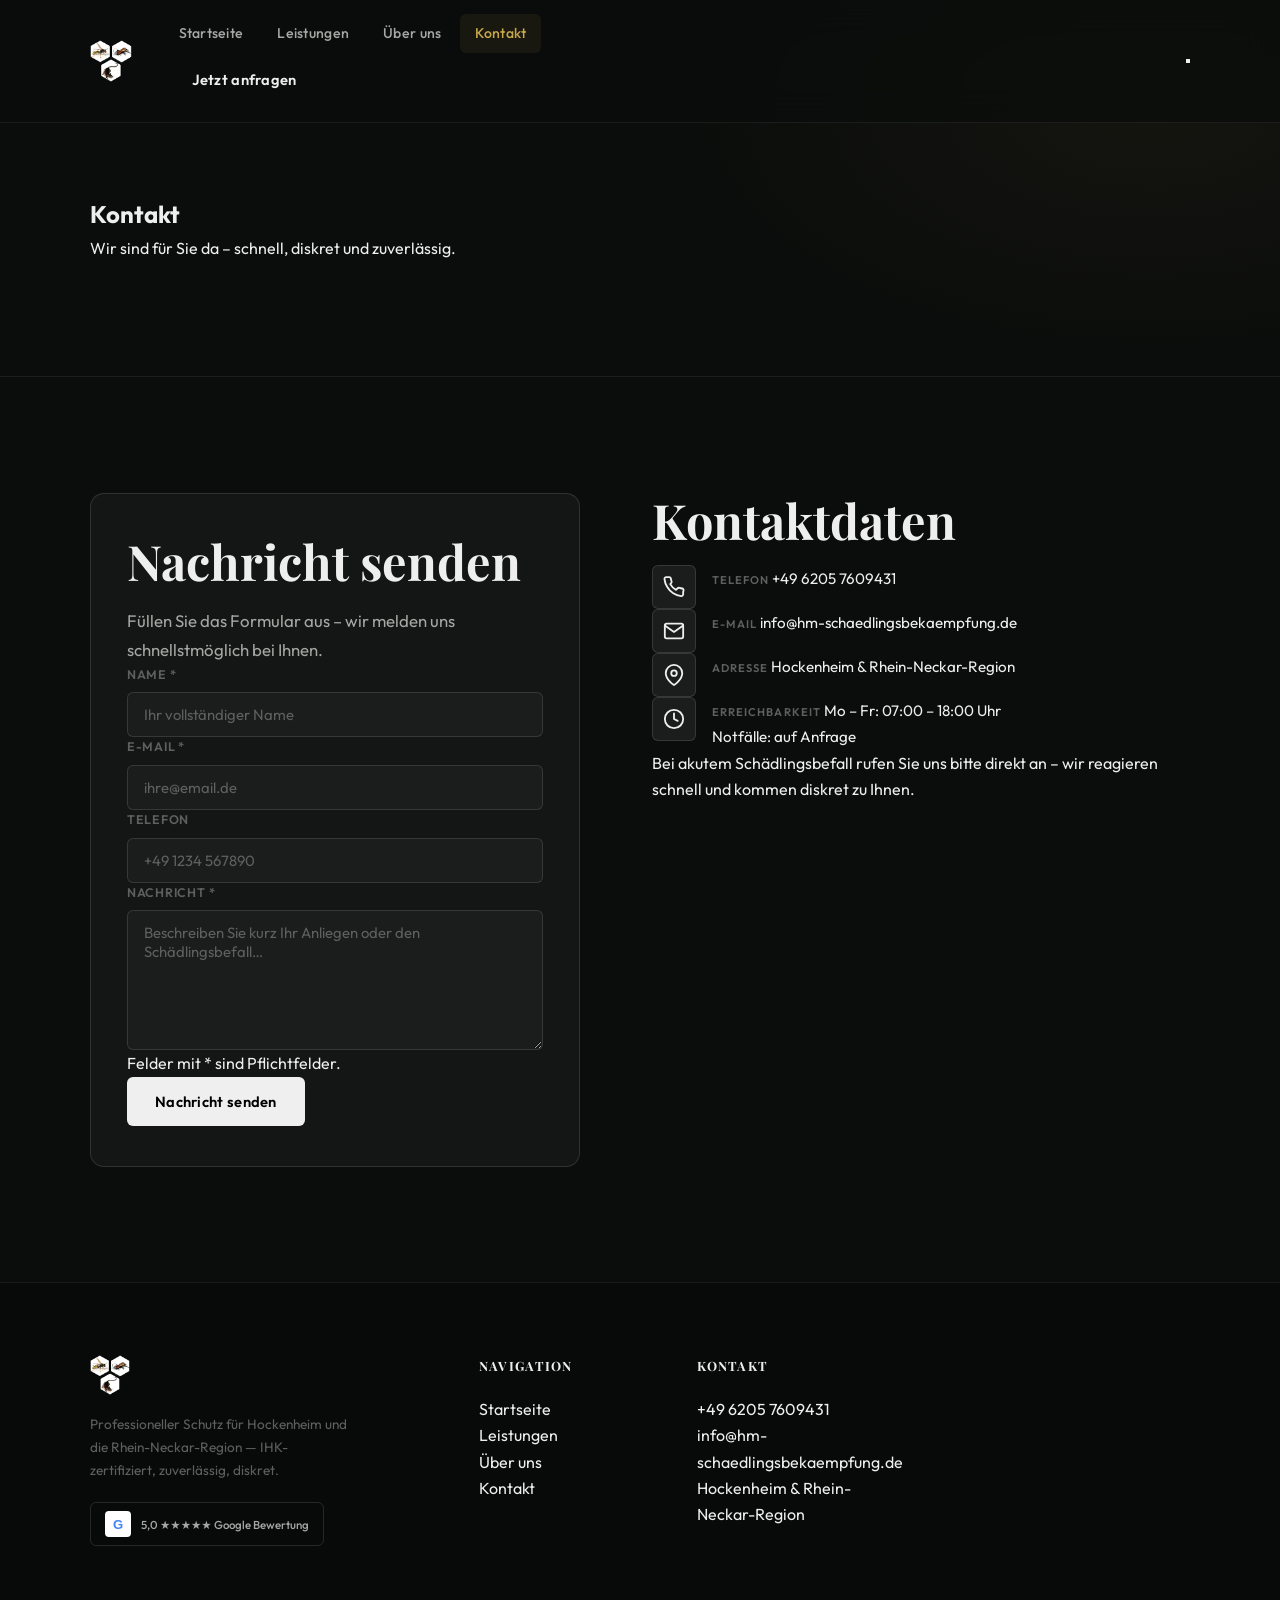
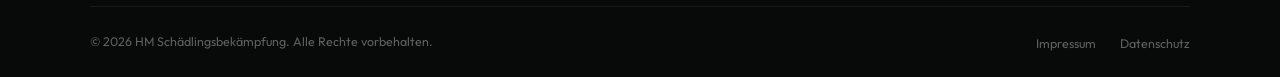
==== commit 32eefec5: "Upgrade to multipage: kontakt.html" ====
--- a/kontakt.html
+++ b/kontakt.html
@@ -1,215 +1,234 @@
 <!DOCTYPE html>
 <html lang="de">
 <head>
-  <meta charset="UTF-8" />
-  <meta name="viewport" content="width=device-width, initial-scale=1.0" />
-  <meta name="description" content="Kontaktieren Sie HM Schädlingsbekämpfung in Hockenheim. Formular, Telefon, E-Mail und Öffnungszeiten." />
-  <title>Kontakt – Schädlingsbekämpfung Hockenheim | HM Schädlingsbekämpfung</title>
+  <meta charset="UTF-8">
+  <meta name="viewport" content="width=device-width, initial-scale=1.0">
+  <meta name="description" content="Kontaktieren Sie HM Schädlingsbekämpfung in Hockenheim – Formular, Telefon und E-Mail für schnelle Hilfe bei Schädlingsbefall in der Rhein-Neckar-Region.">
+  <title>Kontakt | HM Schädlingsbekämpfung Hockenheim</title>
   <!-- SEO Meta-Tags (Claude CLI) -->
-  <meta name="description" content="Schädlingsbefall? Kontaktieren Sie HM Schädlingsbekämpfung in Hockenheim – Hildastraße 42. Tel: +49 6205 6073. Schnelle Hilfe vor Ort.">
+  <meta name="description" content="Kontaktieren Sie HM Schädlingsbekämpfung in Hockenheim. Hildastraße 42, 68766 Hockenheim. ☎ +49 6205 6073 – Wir helfen schnell &amp; unkompliziert!">
   <meta name="robots" content="index, follow">
   <meta property="og:type" content="website">
-  <meta property="og:title" content="Jetzt Kontakt aufnehmen – HM Schädlingsbekämpfung Hockenheim">
-  <meta property="og:description" content="Schnelle Hilfe bei Schädlingsbefall in Hockenheim &amp; Umgebung. Rufen Sie an oder schreiben Sie uns – wir antworten zeitnah.">
+  <meta property="og:title" content="Kontakt – HM Schädlingsbekämpfung Hockenheim">
+  <meta property="og:description" content="Jetzt Kontakt aufnehmen! HM Schädlingsbekämpfung, Hildastraße 42, 68766 Hockenheim. ☎ +49 6205 6073 – Schnelle Hilfe bei Schädlingsbefall.">
   <meta property="og:site_name" content="HM Schädlingsbekämpfung ">
   <meta property="og:locale" content="de_DE">
   <meta property="og:url" content="https://www.hmsprotect.de//kontakt.html">
   <meta name="twitter:card" content="summary">
-  <meta name="twitter:title" content="Jetzt Kontakt aufnehmen – HM Schädlingsbekämpfung Hockenheim">
-  <meta name="twitter:description" content="Schnelle Hilfe bei Schädlingsbefall in Hockenheim &amp; Umgebung. Rufen Sie an oder schreiben Sie uns – wir antworten zeitnah.">
+  <meta name="twitter:title" content="Kontakt – HM Schädlingsbekämpfung Hockenheim">
+  <meta name="twitter:description" content="Jetzt Kontakt aufnehmen! HM Schädlingsbekämpfung, Hildastraße 42, 68766 Hockenheim. ☎ +49 6205 6073 – Schnelle Hilfe bei Schädlingsbefall.">
   <link rel="canonical" href="https://www.hmsprotect.de//kontakt.html">
-  <link rel="stylesheet" href="styles.css" />
+  <link rel="stylesheet" href="styles.css">
 </head>
 <body>
 
-  <!-- HEADER -->
-  <header class="site-header">
-    <div class="container header-inner">
-      <a href="index.html" class="logo">
-        <span class="logo-primary">HM</span>
-        <span class="logo-secondary">Schädlingsbekämpfung</span>
+  <header class="site-header" id="site-header">
+    <div class="header-inner">
+      <a href="index.html" class="header-logo">
+        <img src="images/logo.png" alt="HM Schädlingsbekämpfung Logo" class="site-logo-img">
       </a>
-      <nav class="main-nav" aria-label="Hauptnavigation">
-        <ul>
-          <li><a href="index.html">Startseite</a></li>
-          <li><a href="leistungen.html">Leistungen</a></li>
-          <li><a href="ueber-uns.html">Über uns</a></li>
-          <li><a href="kontakt.html" class="active" aria-current="page">Kontakt</a></li>
+      <nav class="main-nav" id="main-nav" aria-label="Hauptnavigation">
+        <ul class="nav-list">
+          <li><a href="index.html" class="nav-link">Startseite</a></li>
+          <li><a href="leistungen.html" class="nav-link">Leistungen</a></li>
+          <li><a href="ueber-uns.html" class="nav-link">Über uns</a></li>
+          <li><a href="kontakt.html" class="nav-link is-active">Kontakt</a></li>
         </ul>
+        <a href="kontakt.html" class="btn btn-primary nav-cta">Jetzt anfragen</a>
       </nav>
-      <button class="nav-toggle" aria-label="Menü öffnen" aria-expanded="false" aria-controls="main-nav">
+      <button class="nav-toggle" id="nav-toggle" aria-label="Menü öffnen" aria-expanded="false" aria-controls="main-nav">
         <span></span><span></span><span></span>
       </button>
     </div>
   </header>
 
-  <!-- MAIN -->
   <main>
 
-    <!-- PAGE HERO -->
+    <!-- Page Hero -->
     <section class="page-hero">
       <div class="container">
-        <h1>Kontakt</h1>
-        <p>Wir sind für Sie da – sprechen Sie uns an oder schreiben Sie uns eine Nachricht.</p>
+        <h1 class="page-hero__title">Kontakt</h1>
+        <p class="page-hero__subtitle">Wir sind für Sie da – schnell, diskret und zuverlässig.</p>
       </div>
     </section>
 
-    <!-- CONTACT SECTION -->
-    <section class="section contact-section">
-      <div class="container contact-grid">
-
-        <!-- FORM -->
-        <div class="contact-form-wrapper">
-          <h2>Nachricht senden</h2>
-          <p>Füllen Sie das Formular aus – wir melden uns schnellstmöglich bei Ihnen.</p>
-
-          <div id="form-success" class="form-success" role="alert" aria-live="polite" hidden>
-            <svg xmlns="http://www.w3.org/2000/svg" width="24" height="24" fill="none" viewBox="0 0 24 24" stroke="currentColor" stroke-width="2" aria-hidden="true"><path stroke-linecap="round" stroke-linejoin="round" d="M5 13l4 4L19 7"/></svg>
-            <strong>Vielen Dank!</strong> Ihre Nachricht wurde erfolgreich übermittelt. Wir melden uns so bald wie möglich bei Ihnen.
+    <!-- Contact Section -->
+    <section class="contact-section section">
+      <div class="container">
+        <div class="contact-grid">
+
+          <!-- Contact Form -->
+          <div class="contact-form-wrap">
+            <h2 class="section-title">Nachricht senden</h2>
+            <p class="section-subtitle">Füllen Sie das Formular aus – wir melden uns schnellstmöglich bei Ihnen.</p>
+
+            <form class="contact-form" id="contact-form" novalidate>
+              <div class="form-group">
+                <label for="name" class="form-label">Name <span aria-hidden="true">*</span></label>
+                <input
+                  type="text"
+                  id="name"
+                  name="name"
+                  class="form-input"
+                  placeholder="Ihr vollständiger Name"
+                  required
+                  autocomplete="name"
+                >
+              </div>
+
+              <div class="form-group">
+                <label for="email" class="form-label">E-Mail <span aria-hidden="true">*</span></label>
+                <input
+                  type="email"
+                  id="email"
+                  name="email"
+                  class="form-input"
+                  placeholder="ihre@email.de"
+                  required
+                  autocomplete="email"
+                >
+              </div>
+
+              <div class="form-group">
+                <label for="telefon" class="form-label">Telefon</label>
+                <input
+                  type="tel"
+                  id="telefon"
+                  name="telefon"
+                  class="form-input"
+                  placeholder="+49 1234 567890"
+                  autocomplete="tel"
+                >
+              </div>
+
+              <div class="form-group">
+                <label for="nachricht" class="form-label">Nachricht <span aria-hidden="true">*</span></label>
+                <textarea
+                  id="nachricht"
+                  name="nachricht"
+                  class="form-input form-textarea"
+                  rows="6"
+                  placeholder="Beschreiben Sie kurz Ihr Anliegen oder den Schädlingsbefall…"
+                  required
+                ></textarea>
+              </div>
+
+              <p class="form-hint">Felder mit <span aria-hidden="true">*</span> sind Pflichtfelder.</p>
+
+              <button type="submit" class="btn btn-primary btn-full">Nachricht senden</button>
+
+              <div class="form-success" id="form-success" role="alert" aria-live="polite" hidden>
+                <svg xmlns="http://www.w3.org/2000/svg" width="24" height="24" viewBox="0 0 24 24" fill="none" stroke="currentColor" stroke-width="2" stroke-linecap="round" stroke-linejoin="round" aria-hidden="true"><path d="M22 11.08V12a10 10 0 1 1-5.93-9.14"/><polyline points="22 4 12 14.01 9 11.01"/></svg>
+                <div>
+                  <strong>Vielen Dank für Ihre Nachricht!</strong>
+                  <p>Wir haben Ihre Anfrage erhalten und melden uns so schnell wie möglich bei Ihnen.</p>
+                </div>
+              </div>
+            </form>
           </div>
 
-          <form id="contact-form" class="contact-form" novalidate>
-            <div class="form-group">
-              <label for="name">Name <span class="required" aria-hidden="true">*</span></label>
-              <input type="text" id="name" name="name" placeholder="Ihr vollständiger Name" autocomplete="name" required />
-              <span class="field-error" id="name-error" role="alert"></span>
+          <!-- Contact Info -->
+          <div class="contact-info-wrap">
+            <h2 class="section-title">Kontaktdaten</h2>
+
+            <ul class="contact-info-list">
+              <li class="contact-info-item">
+                <div class="contact-info-icon" aria-hidden="true">
+                  <svg xmlns="http://www.w3.org/2000/svg" width="22" height="22" viewBox="0 0 24 24" fill="none" stroke="currentColor" stroke-width="2" stroke-linecap="round" stroke-linejoin="round"><path d="M22 16.92v3a2 2 0 0 1-2.18 2 19.79 19.79 0 0 1-8.63-3.07A19.5 19.5 0 0 1 4.69 12a19.79 19.79 0 0 1-3.07-8.67A2 2 0 0 1 3.63 1.18h3a2 2 0 0 1 2 1.72c.127.96.361 1.903.7 2.81a2 2 0 0 1-.45 2.11L7.91 8.89a16 16 0 0 0 6.29 6.29l1.8-1.8a2 2 0 0 1 2.11-.45c.907.339 1.85.573 2.81.7A2 2 0 0 1 22 16.92z"/></svg>
+                </div>
+                <div class="contact-info-body">
+                  <span class="contact-info-label">Telefon</span>
+                  <a href="tel:+4962057609431" class="contact-info-value">+49 6205 7609431</a>
+                </div>
+              </li>
+
+              <li class="contact-info-item">
+                <div class="contact-info-icon" aria-hidden="true">
+                  <svg xmlns="http://www.w3.org/2000/svg" width="22" height="22" viewBox="0 0 24 24" fill="none" stroke="currentColor" stroke-width="2" stroke-linecap="round" stroke-linejoin="round"><path d="M4 4h16c1.1 0 2 .9 2 2v12c0 1.1-.9 2-2 2H4c-1.1 0-2-.9-2-2V6c0-1.1.9-2 2-2z"/><polyline points="22,6 12,13 2,6"/></svg>
+                </div>
+                <div class="contact-info-body">
+                  <span class="contact-info-label">E-Mail</span>
+                  <a href="mailto:info@hm-schaedlingsbekaempfung.de" class="contact-info-value">info@hm-schaedlingsbekaempfung.de</a>
+                </div>
+              </li>
+
+              <li class="contact-info-item">
+                <div class="contact-info-icon" aria-hidden="true">
+                  <svg xmlns="http://www.w3.org/2000/svg" width="22" height="22" viewBox="0 0 24 24" fill="none" stroke="currentColor" stroke-width="2" stroke-linecap="round" stroke-linejoin="round"><path d="M21 10c0 7-9 13-9 13s-9-6-9-13a9 9 0 0 1 18 0z"/><circle cx="12" cy="10" r="3"/></svg>
+                </div>
+                <div class="contact-info-body">
+                  <span class="contact-info-label">Adresse</span>
+                  <span class="contact-info-value">Hockenheim &amp; Rhein-Neckar-Region</span>
+                </div>
+              </li>
+
+              <li class="contact-info-item">
+                <div class="contact-info-icon" aria-hidden="true">
+                  <svg xmlns="http://www.w3.org/2000/svg" width="22" height="22" viewBox="0 0 24 24" fill="none" stroke="currentColor" stroke-width="2" stroke-linecap="round" stroke-linejoin="round"><circle cx="12" cy="12" r="10"/><polyline points="12 6 12 12 16 14"/></svg>
+                </div>
+                <div class="contact-info-body">
+                  <span class="contact-info-label">Erreichbarkeit</span>
+                  <span class="contact-info-value">Mo – Fr: 07:00 – 18:00 Uhr<br>Notfälle: auf Anfrage</span>
+                </div>
+              </li>
+            </ul>
+
+            <div class="contact-note">
+              <p>Bei akutem Schädlingsbefall rufen Sie uns bitte direkt an – wir reagieren schnell und kommen diskret zu Ihnen.</p>
             </div>
-
-            <div class="form-group">
-              <label for="email">E-Mail <span class="required" aria-hidden="true">*</span></label>
-              <input type="email" id="email" name="email" placeholder="ihre@email.de" autocomplete="email" required />
-              <span class="field-error" id="email-error" role="alert"></span>
+          </div>
+
+        </div>
+      </div>
+    </section>
+
+  </main>
+
+  <footer class="site-footer" aria-label="Seitenfußbereich">
+    <div class="container">
+      <div class="footer-grid">
+
+        <div class="footer-brand">
+          <a href="index.html">
+            <img src="images/logo.png" alt="HM Schädlingsbekämpfung Logo" class="site-logo-img footer-logo-img">
+          </a>
+          <p class="footer-tagline">Professioneller Schutz für Hockenheim und die Rhein-Neckar-Region — IHK-zertifiziert, zuverlässig, diskret.</p>
+          <div class="footer-badge">
+            <span class="google-g" aria-hidden="true">G</span>
+            <div class="footer-badge-text">
+              <span class="footer-badge-rating">5,0</span>
+              <span class="footer-badge-stars" aria-label="5 von 5 Sternen">★★★★★</span>
+              <span class="footer-badge-label">Google Bewertung</span>
             </div>
-
-            <div class="form-group">
-              <label for="telefon">Telefon</label>
-              <input type="tel" id="telefon" name="telefon" placeholder="+49 6205 …" autocomplete="tel" />
-            </div>
-
-            <div class="form-group">
-              <label for="nachricht">Nachricht <span class="required" aria-hidden="true">*</span></label>
-              <textarea id="nachricht" name="nachricht" rows="6" placeholder="Beschreiben Sie Ihr Anliegen …" required></textarea>
-              <span class="field-error" id="nachricht-error" role="alert"></span>
-            </div>
-
-            <p class="form-note"><span class="required">*</span> Pflichtfelder</p>
-
-            <button type="submit" class="btn btn-primary">Nachricht absenden</button>
-          </form>
-        </div>
-
-        <!-- CONTACT INFO + HOURS -->
-        <aside class="contact-info">
-
-          <div class="info-card">
-            <h2>Kontaktdaten</h2>
-            <ul class="contact-list">
-              <li>
-                <svg xmlns="http://www.w3.org/2000/svg" width="20" height="20" fill="none" viewBox="0 0 24 24" stroke="currentColor" stroke-width="2" aria-hidden="true"><path stroke-linecap="round" stroke-linejoin="round" d="M17.657 16.657L13.414 20.9a2 2 0 01-2.828 0L6.343 16.657a8 8 0 1111.314 0z"/><path stroke-linecap="round" stroke-linejoin="round" d="M15 11a3 3 0 11-6 0 3 3 0 016 0z"/></svg>
-                <div>
-                  <strong>Adresse</strong><br />
-                  HM Schädlingsbekämpfung<br />
-                  Musterstraße 12<br />
-                  68766 Hockenheim
-                </div>
-              </li>
-              <li>
-                <svg xmlns="http://www.w3.org/2000/svg" width="20" height="20" fill="none" viewBox="0 0 24 24" stroke="currentColor" stroke-width="2" aria-hidden="true"><path stroke-linecap="round" stroke-linejoin="round" d="M3 5a2 2 0 012-2h3.28a1 1 0 01.948.684l1.498 4.493a1 1 0 01-.502 1.21l-2.257 1.13a11.042 11.042 0 005.516 5.516l1.13-2.257a1 1 0 011.21-.502l4.493 1.498a1 1 0 01.684.949V19a2 2 0 01-2 2h-1C9.716 21 3 14.284 3 6V5z"/></svg>
-                <div>
-                  <strong>Telefon</strong><br />
-                  <a href="tel:+4962051234567">+49 6205 123 456</a>
-                </div>
-              </li>
-              <li>
-                <svg xmlns="http://www.w3.org/2000/svg" width="20" height="20" fill="none" viewBox="0 0 24 24" stroke="currentColor" stroke-width="2" aria-hidden="true"><path stroke-linecap="round" stroke-linejoin="round" d="M3 8l7.89 5.26a2 2 0 002.22 0L21 8M5 19h14a2 2 0 002-2V7a2 2 0 00-2-2H5a2 2 0 00-2 2v10a2 2 0 002 2z"/></svg>
-                <div>
-                  <strong>E-Mail</strong><br />
-                  <a href="mailto:info@hm-schaedlingsbekaempfung.de">info@hm-schaedlingsbekaempfung.de</a>
-                </div>
-              </li>
-            </ul>
           </div>
-
-          <div class="info-card">
-            <h2>Öffnungszeiten</h2>
-            <table class="hours-table">
-              <tbody>
-                <tr>
-                  <td>Montag – Freitag</td>
-                  <td>07:00 – 18:00 Uhr</td>
-                </tr>
-                <tr>
-                  <td>Samstag</td>
-                  <td>08:00 – 14:00 Uhr</td>
-                </tr>
-                <tr>
-                  <td>Sonntag</td>
-                  <td>Geschlossen</td>
-                </tr>
-              </tbody>
-            </table>
-            <p class="hours-note">
-              <svg xmlns="http://www.w3.org/2000/svg" width="16" height="16" fill="none" viewBox="0 0 24 24" stroke="currentColor" stroke-width="2" aria-hidden="true"><path stroke-linecap="round" stroke-linejoin="round" d="M13 16h-1v-4h-1m1-4h.01M21 12a9 9 0 11-18 0 9 9 0 0118 0z"/></svg>
-              Bei akuten Schädlingsbefall sind wir auch außerhalb der Öffnungszeiten erreichbar.
-            </p>
-          </div>
-
-        </aside>
-      </div>
-    </section>
-
-    <!-- MAP PLACEHOLDER -->
-    <section class="section section--gray map-section" aria-label="Standort">
-      <div class="container">
-        <h2 class="section-title">So finden Sie uns</h2>
-        <div class="map-placeholder">
-          <svg xmlns="http://www.w3.org/2000/svg" width="48" height="48" fill="none" viewBox="0 0 24 24" stroke="currentColor" stroke-width="1.5" aria-hidden="true"><path stroke-linecap="round" stroke-linejoin="round" d="M9 20l-5.447-2.724A1 1 0 013 16.382V5.618a1 1 0 011.447-.894L9 7m0 13l6-3m-6 3V7m6 10l4.553 2.276A1 1 0 0021 18.382V7.618a1 1 0 00-.553-.894L15 4m0 13V4m0 0L9 7"/></svg>
-          <p>HM Schädlingsbekämpfung · Musterstraße 12 · 68766 Hockenheim</p>
-          <a href="https://www.google.com/maps/search/68766+Hockenheim" target="_blank" rel="noopener noreferrer" class="btn btn-outline">In Google Maps öffnen</a>
-        </div>
-      </div>
-    </section>
-
-  </main>
-
-  <!-- FOOTER -->
-  <footer class="site-footer">
-    <div class="container footer-grid">
-
-      <div class="footer-brand">
-        <a href="index.html" class="logo">
-          <span class="logo-primary">HM</span>
-          <span class="logo-secondary">Schädlingsbekämpfung</span>
-        </a>
-        <p>Ihr zuverlässiger Partner für professionelle Schädlingsbekämpfung in Hockenheim und Umgebung.</p>
-      </div>
-
-      <nav class="footer-nav" aria-label="Footer-Navigation">
-        <h3 class="footer-heading">Navigation</h3>
-        <ul>
-          <li><a href="index.html">Startseite</a></li>
-          <li><a href="leistungen.html">Leistungen</a></li>
-          <li><a href="ueber-uns.html">Über uns</a></li>
-          <li><a href="kontakt.html">Kontakt</a></li>
-        </ul>
-      </nav>
-
-      <div class="footer-contact">
-        <h3 class="footer-heading">Kontakt</h3>
-        <ul>
-          <li><a href="tel:+4962051234567">+49 6205 123 456</a></li>
-          <li><a href="mailto:info@hm-schaedlingsbekaempfung.de">info@hm-schaedlingsbekaempfung.de</a></li>
-          <li>Musterstraße 12, 68766 Hockenheim</li>
-        </ul>
-      </div>
-
-    </div>
-    <div class="footer-bottom">
-      <div class="container">
-        <p>&copy; <span id="year"></span> HM Schädlingsbekämpfung. Alle Rechte vorbehalten.</p>
-        <ul class="legal-links">
-          <li><a href="impressum.html">Impressum</a></li>
-          <li><a href="datenschutz.html">Datenschutz</a></li>
+        </div>
+
+        <div class="footer-nav">
+          <h3 class="footer-heading">Navigation</h3>
+          <ul class="footer-links">
+            <li><a href="index.html" class="footer-link">Startseite</a></li>
+            <li><a href="leistungen.html" class="footer-link">Leistungen</a></li>
+            <li><a href="ueber-uns.html" class="footer-link">Über uns</a></li>
+            <li><a href="kontakt.html" class="footer-link">Kontakt</a></li>
+          </ul>
+        </div>
+
+        <div class="footer-contact">
+          <h3 class="footer-heading">Kontakt</h3>
+          <ul class="footer-links">
+            <li><a href="tel:+4962057609431" class="footer-link">+49 6205 7609431</a></li>
+            <li><a href="mailto:info@hm-schaedlingsbekaempfung.de" class="footer-link">info@hm-schaedlingsbekaempfung.de</a></li>
+            <li><span class="footer-link">Hockenheim &amp; Rhein-Neckar-Region</span></li>
+          </ul>
+        </div>
+
+      </div>
+
+      <div class="footer-bottom">
+        <p class="footer-copy">&copy; <span id="footer-year"></span> HM Schädlingsbekämpfung. Alle Rechte vorbehalten.</p>
+        <ul class="footer-legal">
+          <li><a href="impressum.html" class="footer-legal-link">Impressum</a></li>
+          <li><a href="datenschutz.html" class="footer-legal-link">Datenschutz</a></li>
         </ul>
       </div>
     </div>
@@ -217,87 +236,59 @@
 
   <script>
     // Footer year
-    document.getElementById('year').textContent = new Date().getFullYear();
+    document.getElementById('footer-year').textContent = new Date().getFullYear();
 
     // Mobile nav toggle
-    const navToggle = document.querySelector('.nav-toggle');
-    const mainNav = document.querySelector('.main-nav');
+    const navToggle = document.getElementById('nav-toggle');
+    const mainNav = document.getElementById('main-nav');
     if (navToggle && mainNav) {
-      navToggle.addEventListener('click', () => {
-        const expanded = navToggle.getAttribute('aria-expanded') === 'true';
-        navToggle.setAttribute('aria-expanded', String(!expanded));
-        mainNav.classList.toggle('open');
+      navToggle.addEventListener('click', function () {
+        const expanded = this.getAttribute('aria-expanded') === 'true';
+        this.setAttribute('aria-expanded', String(!expanded));
+        mainNav.classList.toggle('is-open');
       });
     }
 
-    // Contact form with JS success message
+    // Sticky header
+    const siteHeader = document.getElementById('site-header');
+    if (siteHeader) {
+      window.addEventListener('scroll', function () {
+        siteHeader.classList.toggle('is-scrolled', window.scrollY > 10);
+      }, { passive: true });
+    }
+
+    // Contact form – JS success message
     const form = document.getElementById('contact-form');
-    const successBox = document.getElementById('form-success');
-
-    function showError(fieldId, errorId, message) {
-      const field = document.getElementById(fieldId);
-      const error = document.getElementById(errorId);
-      if (field && error) {
-        field.classList.add('invalid');
-        field.setAttribute('aria-describedby', errorId);
-        error.textContent = message;
-      }
-    }
-
-    function clearErrors() {
-      document.querySelectorAll('.field-error').forEach(el => el.textContent = '');
-      document.querySelectorAll('.invalid').forEach(el => el.classList.remove('invalid'));
-    }
-
-    function validateForm() {
-      let valid = true;
-      clearErrors();
-
-      const name = document.getElementById('name').value.trim();
-      const email = document.getElementById('email').value.trim();
-      const nachricht = document.getElementById('nachricht').value.trim();
-
-      if (!name) {
-        showError('name', 'name-error', 'Bitte geben Sie Ihren Namen ein.');
-        valid = false;
-      }
-
-      if (!email) {
-        showError('email', 'email-error', 'Bitte geben Sie Ihre E-Mail-Adresse ein.');
-        valid = false;
-      } else if (!/^[^\s@]+@[^\s@]+\.[^\s@]+$/.test(email)) {
-        showError('email', 'email-error', 'Bitte geben Sie eine gültige E-Mail-Adresse ein.');
-        valid = false;
-      }
-
-      if (!nachricht) {
-        showError('nachricht', 'nachricht-error', 'Bitte geben Sie Ihre Nachricht ein.');
-        valid = false;
-      }
-
-      return valid;
-    }
-
-    if (form) {
+    const successMsg = document.getElementById('form-success');
+
+    if (form && successMsg) {
       form.addEventListener('submit', function (e) {
         e.preventDefault();
-        if (!validateForm()) return;
-
-        // Simulate successful submission
-        form.hidden = true;
-        successBox.hidden = false;
-        successBox.focus();
-        window.scrollTo({ top: successBox.getBoundingClientRect().top + window.scrollY - 100, behavior: 'smooth' });
-      });
-
-      // Live validation on blur
-      ['name', 'email', 'nachricht'].forEach(id => {
-        const field = document.getElementById(id);
-        if (field) {
-          field.addEventListener('blur', () => {
-            validateForm();
-          });
-        }
+
+        const requiredFields = form.querySelectorAll('[required]');
+        let valid = true;
+
+        requiredFields.forEach(function (field) {
+          field.classList.remove('is-invalid');
+          if (!field.value.trim()) {
+            field.classList.add('is-invalid');
+            valid = false;
+          }
+        });
+
+        if (!valid) return;
+
+        // Simulate send (replace with real fetch/action as needed)
+        const submitBtn = form.querySelector('[type="submit"]');
+        submitBtn.disabled = true;
+        submitBtn.textContent = 'Wird gesendet…';
+
+        setTimeout(function () {
+          form.reset();
+          form.hidden = true;
+          successMsg.hidden = false;
+          successMsg.focus();
+        }, 800);
       });
     }
   </script>
--- a/styles.css
+++ b/styles.css
@@ -1,1256 +1,1230 @@
-/* ============================================================
-   HM SCHÄDLINGSBEKÄMPFUNG — Shared Stylesheet
-   Aesthetic: Industrial Editorial · Dark Contrast · Warm Rust
-   Fonts: Playfair Display (display) + DM Sans (body)
-   ============================================================ */
-
-@import url('https://fonts.googleapis.com/css2?family=Playfair+Display:ital,wght@0,400;0,700;0,900;1,400;1,700&family=DM+Sans:ital,opsz,wght@0,9..40,300;0,9..40,400;0,9..40,500;0,9..40,600;1,9..40,400&display=swap');
-
-/* ── Custom Properties ──────────────────────────────────────── */
+@import url('https://fonts.googleapis.com/css2?family=Playfair+Display:ital,wght@0,700;0,900;1,400;1,700&family=Outfit:wght@300;400;500;600&display=swap');
+
+/* ═══════════════════════════════════════════════════════════
+   CUSTOM PROPERTIES
+═══════════════════════════════════════════════════════════ */
 :root {
-  --color-primary:       #EEEEEE;
-  --color-primary-dark:  #D0D0D0;
-  --color-bg:            #F2EFE9;
-  --color-text:          #1C1C1C;
-  --color-text-muted:    #5C5C5C;
-
-  --color-dark:          #18181B;
-  --color-dark-2:        #222529;
-  --color-accent:        #C4622D;
-  --color-accent-hover:  #D97748;
-  --color-accent-dim:    rgba(196, 98, 45, 0.16);
-
+  /* Brand */
+  --color-primary:      #EEEEEE;
+  --color-primary-dark: #CCCCCC;
+  --color-accent:       #C9A84C;
+  --color-accent-dark:  #A88635;
+  --color-accent-glow:  rgba(201, 168, 76, 0.18);
+
+  /* Surfaces */
+  --color-bg:           #0B0D0C;
+  --color-surface:      #131614;
+  --color-surface-2:    #1A1D1B;
+  --color-surface-3:    #212521;
+
+  /* Text */
+  --color-text:         #EEEEEE;
+  --color-text-sec:     #A3A8A5;
+  --color-text-muted:   #5C605E;
+
+  /* Borders */
+  --color-border:       rgba(238, 238, 238, 0.07);
+  --color-border-light: rgba(238, 238, 238, 0.13);
+
+  /* Type */
   --font-display: 'Playfair Display', Georgia, 'Times New Roman', serif;
-  --font-body:    'DM Sans', -apple-system, BlinkMacSystemFont, sans-serif;
-
-  --section-gap: clamp(4.5rem, 9vw, 7.5rem);
-  --radius-sm:   4px;
-  --radius-md:   8px;
-  --shadow-sm:   0 1px 4px rgba(0,0,0,0.06), 0 2px 12px rgba(0,0,0,0.05);
-  --shadow-md:   0 4px 20px rgba(0,0,0,0.1),  0 2px 6px rgba(0,0,0,0.06);
-  --shadow-hover:0 8px 36px rgba(0,0,0,0.13), 0 2px 8px rgba(0,0,0,0.06);
-  --transition:  0.28s cubic-bezier(0.4, 0, 0.2, 1);
-}
-
-/* ── Reset & Base ───────────────────────────────────────────── */
-*, *::before, *::after {
-  box-sizing: border-box;
-  margin: 0;
-  padding: 0;
-}
-
-html {
-  scroll-behavior: smooth;
-  -webkit-text-size-adjust: 100%;
-}
-
+  --font-body:    'Outfit', system-ui, -apple-system, sans-serif;
+
+  /* Layout */
+  --max-width:        1220px;
+  --gutter:           clamp(20px, 5vw, 60px);
+  --section-py:       clamp(64px, 9vw, 128px);
+
+  /* Motion */
+  --ease:       cubic-bezier(0.4, 0, 0.2, 1);
+  --t-fast:     0.18s;
+  --t:          0.32s;
+  --t-slow:     0.6s;
+
+  /* Misc */
+  --radius:     6px;
+  --radius-lg:  14px;
+  --shadow-md:  0 4px 28px rgba(0,0,0,.45);
+  --shadow-lg:  0 12px 48px rgba(0,0,0,.6);
+}
+
+/* ═══════════════════════════════════════════════════════════
+   RESET
+═══════════════════════════════════════════════════════════ */
+*, *::before, *::after { box-sizing: border-box; margin: 0; padding: 0; }
+html { scroll-behavior: smooth; font-size: 16px; -webkit-text-size-adjust: 100%; }
 body {
-  font-family: var(--font-body);
   background: var(--color-bg);
   color: var(--color-text);
+  font-family: var(--font-body);
+  font-weight: 400;
   line-height: 1.65;
-  overflow-x: hidden;
   -webkit-font-smoothing: antialiased;
   -moz-osx-font-smoothing: grayscale;
-}
-
-img  { display: block; max-width: 100%; height: auto; }
-a    { color: inherit; text-decoration: none; }
-ul   { list-style: none; }
+  overflow-x: hidden;
+}
+img    { max-width: 100%; height: auto; display: block; }
+a      { color: inherit; text-decoration: none; }
+ul, ol { list-style: none; }
 address { font-style: normal; }
 button  { cursor: pointer; font-family: inherit; }
 
-/* ── Layout ─────────────────────────────────────────────────── */
+/* ═══════════════════════════════════════════════════════════
+   LAYOUT UTILITIES
+═══════════════════════════════════════════════════════════ */
 .container {
   width: 100%;
-  max-width: 1200px;
+  max-width: var(--max-width);
   margin-inline: auto;
-  padding-inline: 1.5rem;
-}
-
-/* ============================================================
-   HEADER & NAVIGATION
-   ============================================================ */
+  padding-inline: var(--gutter);
+}
+
+/* ═══════════════════════════════════════════════════════════
+   TYPOGRAPHY UTILITIES
+═══════════════════════════════════════════════════════════ */
+.section-tag {
+  display: inline-block;
+  font-size: 0.7rem;
+  font-weight: 600;
+  letter-spacing: 0.18em;
+  text-transform: uppercase;
+  color: var(--color-accent);
+  margin-bottom: 14px;
+}
+.section-title {
+  font-family: var(--font-display);
+  font-size: clamp(28px, 3.8vw, 50px);
+  font-weight: 700;
+  line-height: 1.12;
+  color: var(--color-text);
+  margin-bottom: 18px;
+}
+.section-subtitle {
+  font-size: 1.05rem;
+  color: var(--color-text-sec);
+  max-width: 580px;
+  line-height: 1.75;
+}
+
+/* ═══════════════════════════════════════════════════════════
+   BUTTONS
+═══════════════════════════════════════════════════════════ */
+.btn {
+  display: inline-flex;
+  align-items: center;
+  justify-content: center;
+  gap: 8px;
+  padding: 13px 26px;
+  font-family: var(--font-body);
+  font-size: 0.92rem;
+  font-weight: 600;
+  letter-spacing: 0.02em;
+  border-radius: var(--radius);
+  border: 2px solid transparent;
+  transition: background var(--t) var(--ease),
+              border-color var(--t) var(--ease),
+              transform var(--t) var(--ease),
+              box-shadow var(--t) var(--ease),
+              opacity var(--t-fast) var(--ease);
+  white-space: nowrap;
+  cursor: pointer;
+  text-decoration: none;
+}
+.btn--primary {
+  background: var(--color-accent);
+  color: #0B0D0C;
+  border-color: var(--color-accent);
+}
+.btn--primary:hover {
+  background: var(--color-accent-dark);
+  border-color: var(--color-accent-dark);
+  transform: translateY(-2px);
+  box-shadow: 0 8px 28px rgba(201,168,76,.32);
+}
+.btn--outline {
+  background: transparent;
+  color: var(--color-primary);
+  border-color: rgba(238,238,238,.25);
+}
+.btn--outline:hover {
+  border-color: var(--color-primary-dark);
+  background: rgba(238,238,238,.06);
+}
+.btn--ghost-light {
+  background: transparent;
+  color: var(--color-primary);
+  border-color: rgba(238,238,238,.28);
+}
+.btn--ghost-light:hover {
+  background: rgba(238,238,238,.08);
+  border-color: rgba(238,238,238,.5);
+}
+.btn--accent {
+  background: var(--color-accent);
+  color: #0B0D0C;
+  border-color: var(--color-accent);
+  font-size: 1rem;
+}
+.btn--accent:hover {
+  background: var(--color-accent-dark);
+  border-color: var(--color-accent-dark);
+  transform: translateY(-2px);
+  box-shadow: 0 8px 32px rgba(201,168,76,.38);
+}
+.btn--large { padding: 17px 38px; font-size: 1.05rem; }
+.btn--small { padding: 10px 18px; font-size: 0.82rem; }
+.btn--full  { width: 100%; }
+
+/* ═══════════════════════════════════════════════════════════
+   SCROLL REVEAL
+═══════════════════════════════════════════════════════════ */
+.reveal {
+  opacity: 0;
+  transform: translateY(22px);
+  transition: opacity var(--t-slow) var(--ease),
+              transform var(--t-slow) var(--ease);
+}
+.reveal.is-visible {
+  opacity: 1;
+  transform: translateY(0);
+}
+
+/* ═══════════════════════════════════════════════════════════
+   HEADER / NAV
+═══════════════════════════════════════════════════════════ */
 .site-header {
-  position: sticky;
-  top: 0;
+  position: fixed;
+  inset: 0 0 auto 0;
   z-index: 200;
-}
-
-.nav-wrap {
-  background: rgba(22, 22, 26, 0.97);
+  background: rgba(11, 13, 12, 0.72);
   backdrop-filter: blur(18px);
   -webkit-backdrop-filter: blur(18px);
-  border-bottom: 1px solid rgba(238,238,238,0.07);
-  transition: box-shadow var(--transition);
-  position: relative;
-}
-
-.site-header.is-scrolled .nav-wrap {
-  box-shadow: 0 6px 30px rgba(0,0,0,0.3);
-}
-
-.nav-container {
-  max-width: 1200px;
+  border-bottom: 1px solid var(--color-border);
+  transition: background var(--t) var(--ease),
+              box-shadow var(--t) var(--ease);
+}
+.site-header.is-scrolled {
+  background: rgba(11, 13, 12, 0.96);
+  box-shadow: 0 4px 24px rgba(0,0,0,.4);
+}
+
+.header-inner {
+  display: flex;
+  align-items: center;
+  gap: 32px;
+  max-width: var(--max-width);
   margin-inline: auto;
-  padding-inline: 1.5rem;
-  height: 68px;
-  display: flex;
-  align-items: center;
-  gap: 1.25rem;
-}
-
-.logo-link  { display: flex; align-items: center; flex-shrink: 0; }
+  padding: 14px var(--gutter);
+}
+
+.header-logo { flex-shrink: 0; }
 .site-logo-img { height: 42px; width: auto; }
 
-.nav-menu {
-  display: flex;
-  align-items: center;
-  gap: 0;
-  margin-left: auto;
-}
-
+.main-nav { flex: 1; }
+.nav-list { display: flex; gap: 4px; }
 .nav-link {
   display: block;
-  padding: 0.5rem 0.9rem;
-  font-size: 0.775rem;
+  padding: 8px 15px;
+  font-size: 0.88rem;
   font-weight: 500;
-  letter-spacing: 0.08em;
-  text-transform: uppercase;
-  color: rgba(238,238,238,0.58);
-  border-radius: var(--radius-sm);
-  position: relative;
-  transition: color var(--transition);
-}
-
-.nav-link::after {
-  content: '';
-  position: absolute;
-  bottom: 3px;
-  left: 0.9rem;
-  right: 0.9rem;
-  height: 1px;
-  background: var(--color-accent);
-  transform: scaleX(0);
-  transform-origin: left;
-  transition: transform var(--transition);
-}
-
-.nav-link:hover,
-.nav-link.active { color: var(--color-primary); }
-
-.nav-link:hover::after,
-.nav-link.active::after { transform: scaleX(1); }
-
-.nav-phone {
-  display: flex;
-  align-items: center;
-  gap: 0.5rem;
-  padding: 0.5rem 1.1rem;
-  background: var(--color-accent);
-  color: #fff;
-  font-size: 0.8375rem;
+  color: var(--color-text-sec);
+  border-radius: var(--radius);
+  letter-spacing: 0.02em;
+  transition: color var(--t-fast) var(--ease),
+              background var(--t-fast) var(--ease);
+}
+.nav-link:hover   { color: var(--color-text); background: rgba(238,238,238,.05); }
+.nav-link.is-active { color: var(--color-accent); background: rgba(201,168,76,.08); }
+
+.header-phone {
+  display: flex;
+  align-items: center;
+  gap: 8px;
+  padding: 9px 18px;
+  font-size: 0.88rem;
   font-weight: 600;
-  border-radius: var(--radius-sm);
+  color: var(--color-accent);
+  border: 1px solid rgba(201,168,76,.3);
+  border-radius: var(--radius);
   white-space: nowrap;
-  flex-shrink: 0;
-  transition: background var(--transition), transform var(--transition);
-}
-
-.nav-phone:hover {
-  background: var(--color-accent-hover);
-  transform: translateY(-1px);
-}
-
-/* Hamburger */
-.nav-toggle {
+  transition: background var(--t-fast) var(--ease),
+              border-color var(--t-fast) var(--ease);
+}
+.header-phone:hover {
+  background: rgba(201,168,76,.1);
+  border-color: var(--color-accent);
+}
+
+.nav-burger {
   display: none;
   flex-direction: column;
+  gap: 5px;
+  background: none;
+  border: none;
+  padding: 8px;
+  margin-left: auto;
+}
+.nav-burger span {
+  display: block;
+  width: 22px;
+  height: 2px;
+  background: var(--color-text);
+  border-radius: 2px;
+  transition: transform var(--t) var(--ease), opacity var(--t-fast) var(--ease);
+  transform-origin: center;
+}
+.nav-burger.is-active span:nth-child(1) { transform: translateY(7px) rotate(45deg); }
+.nav-burger.is-active span:nth-child(2) { opacity: 0; transform: scaleX(0); }
+.nav-burger.is-active span:nth-child(3) { transform: translateY(-7px) rotate(-45deg); }
+
+/* ═══════════════════════════════════════════════════════════
+   GOOGLE BADGE (shared)
+═══════════════════════════════════════════════════════════ */
+.google-badge {
+  display: inline-flex;
+  align-items: center;
+  gap: 10px;
+  padding: 9px 16px;
+  background: var(--color-surface);
+  border: 1px solid var(--color-border-light);
+  border-radius: var(--radius);
+}
+.google-g {
+  display: flex;
+  align-items: center;
   justify-content: center;
-  align-items: center;
-  gap: 5px;
-  width: 36px;
-  height: 36px;
-  background: transparent;
-  border: 1px solid rgba(238,238,238,0.18);
-  border-radius: var(--radius-sm);
-  margin-left: auto;
+  width: 26px;
+  height: 26px;
+  background: #fff;
+  color: #4285F4;
+  font-size: 0.82rem;
+  font-weight: 700;
+  font-family: Arial, sans-serif;
+  border-radius: 4px;
   flex-shrink: 0;
-}
-
-.nav-toggle span {
-  display: block;
-  width: 17px;
-  height: 1.5px;
-  background: var(--color-primary);
-  transform-origin: center;
-  transition: transform var(--transition), opacity var(--transition);
-}
-
-.nav-toggle.is-active span:nth-child(1) { transform: translateY(6.5px) rotate(45deg); }
-.nav-toggle.is-active span:nth-child(2) { opacity: 0; transform: scaleX(0); }
-.nav-toggle.is-active span:nth-child(3) { transform: translateY(-6.5px) rotate(-45deg); }
-
-/* ============================================================
+  line-height: 1;
+}
+.badge-content { display: flex; flex-direction: column; line-height: 1.3; }
+.badge-stars   { color: #FBBC05; font-size: 0.72rem; letter-spacing: .05em; }
+.badge-text    { font-size: 0.68rem; color: var(--color-text-sec); font-weight: 500; }
+
+/* ═══════════════════════════════════════════════════════════
    HERO
-   ============================================================ */
+═══════════════════════════════════════════════════════════ */
 .hero {
   position: relative;
   min-height: 100svh;
   display: flex;
   align-items: center;
-  background: var(--color-dark);
+  padding-top: 80px;
   overflow: hidden;
-}
-
-.hero-bg {
+  background: var(--color-bg);
+}
+.hero-glow {
   position: absolute;
-  inset: 0;
-  z-index: 0;
-}
-
-.hero-bg-img {
+  top: -15%;
+  right: -5%;
+  width: 55%;
+  height: 130%;
+  background: radial-gradient(ellipse at 60% 40%,
+    rgba(201,168,76,.07) 0%,
+    rgba(201,168,76,.03) 35%,
+    transparent 70%);
+  pointer-events: none;
+  will-change: transform;
+}
+.hero-glow::after {
+  content: '';
+  position: absolute;
+  bottom: 10%;
+  left: -20%;
+  width: 50%;
+  height: 50%;
+  background: radial-gradient(ellipse, rgba(201,168,76,.04) 0%, transparent 70%);
+}
+
+.hero > .container { width: 100%; }
+
+.hero-grid {
+  display: grid;
+  grid-template-columns: 1fr 1fr;
+  gap: 60px;
+  align-items: center;
+  padding-block: var(--section-py);
+}
+
+/* Left */
+.hero-eyebrow {
+  display: flex;
+  align-items: center;
+  gap: 12px;
+  font-size: 0.7rem;
+  font-weight: 600;
+  letter-spacing: .16em;
+  text-transform: uppercase;
+  color: var(--color-text-muted);
+  margin-bottom: 30px;
+}
+.eyebrow-dash {
+  display: block;
+  width: 28px;
+  height: 1px;
+  background: var(--color-accent);
+  flex-shrink: 0;
+}
+.hero-title {
+  font-family: var(--font-display);
+  font-size: clamp(50px, 6.5vw, 96px);
+  font-weight: 900;
+  line-height: 1.0;
+  letter-spacing: -0.025em;
+  margin-bottom: 28px;
+  color: var(--color-text);
+}
+.hero-title em {
+  font-style: italic;
+  font-weight: 400;
+  color: var(--color-accent);
+}
+.hero-subtitle {
+  font-size: clamp(0.95rem, 1.4vw, 1.1rem);
+  color: var(--color-text-sec);
+  line-height: 1.8;
+  max-width: 440px;
+  margin-bottom: 40px;
+}
+.hero-actions {
+  display: flex;
+  flex-wrap: wrap;
+  gap: 14px;
+  margin-bottom: 48px;
+}
+.hero-trust { display: flex; }
+
+/* Right / visual */
+.hero-visual {
+  position: relative;
+  display: flex;
+  align-items: center;
+  justify-content: center;
+}
+.hero-frame {
+  position: relative;
   width: 100%;
-  height: 100%;
-  object-fit: cover;
-  object-position: center 30%;
-  filter: grayscale(25%) brightness(0.7);
-}
-
-.hero-overlay {
-  position: absolute;
-  inset: 0;
-  background:
-    linear-gradient(
-      108deg,
-      rgba(18, 18, 22, 0.95) 0%,
-      rgba(18, 18, 22, 0.82) 48%,
-      rgba(18, 18, 22, 0.38) 100%
-    );
-}
-
-/* Decorative grid overlay */
-.hero-overlay::after {
+  max-width: 500px;
+  border-radius: var(--radius-lg);
+  overflow: hidden;
+  box-shadow: var(--shadow-lg);
+  background: var(--color-surface);
+}
+.hero-frame::after {
   content: '';
   position: absolute;
   inset: 0;
-  background-image:
-    linear-gradient(rgba(238,238,238,0.022) 1px, transparent 1px),
-    linear-gradient(90deg, rgba(238,238,238,0.022) 1px, transparent 1px);
-  background-size: 60px 60px;
+  background: linear-gradient(
+    135deg,
+    rgba(201,168,76,.12) 0%,
+    transparent 45%,
+    rgba(0,0,0,.35) 100%
+  );
   pointer-events: none;
-}
-
-/* Diagonal accent stripe */
-.hero-overlay::before {
-  content: '';
+  z-index: 1;
+}
+.hero-image {
+  width: 100%;
+  height: 520px;
+  object-fit: cover;
+  display: block;
+  transition: transform 0.9s var(--ease);
+}
+.hero-frame:hover .hero-image { transform: scale(1.04); }
+
+.frame-badge {
   position: absolute;
-  top: 0;
-  right: 18%;
-  width: 2px;
-  height: 100%;
-  background: linear-gradient(to bottom, transparent, rgba(196,98,45,0.4) 40%, rgba(196,98,45,0.15) 70%, transparent);
+  bottom: 22px;
+  left: 22px;
+  z-index: 2;
+  background: var(--color-accent);
+  color: #0B0D0C;
+  padding: 10px 18px;
+  border-radius: var(--radius);
+  display: flex;
+  flex-direction: column;
+  line-height: 1.1;
+}
+.frame-badge__main {
+  font-family: var(--font-display);
+  font-size: 1.35rem;
+  font-weight: 900;
+  letter-spacing: .06em;
+}
+.frame-badge__sub {
+  font-size: 0.6rem;
+  font-weight: 700;
+  letter-spacing: .12em;
+  text-transform: uppercase;
+  margin-top: 2px;
+}
+.frame-accent {
+  position: absolute;
+  top: -12px;
+  right: -12px;
+  width: 90px;
+  height: 90px;
+  border: 2px solid rgba(201,168,76,.22);
+  border-radius: 50%;
+  z-index: 0;
   pointer-events: none;
 }
 
-.hero-inner {
-  position: relative;
-  z-index: 1;
-  width: 100%;
-  padding-block: 8rem 5rem;
-}
-
-.hero-content { max-width: 680px; }
-
-.hero-eyebrow {
-  display: inline-block;
-  font-size: 0.68rem;
-  font-weight: 700;
-  letter-spacing: 0.16em;
-  text-transform: uppercase;
-  color: var(--color-accent-hover);
-  background: rgba(196,98,45,0.1);
-  border: 1px solid rgba(196,98,45,0.32);
-  padding: 0.35rem 0.875rem;
-  border-radius: 100px;
-  margin-bottom: 1.875rem;
-}
-
-.hero-heading {
-  font-family: var(--font-display);
-  font-size: clamp(3.25rem, 7.5vw, 6.5rem);
-  font-weight: 900;
-  line-height: 1.03;
-  letter-spacing: -0.03em;
-  color: var(--color-primary);
-  margin-bottom: 1.5rem;
-}
-
-.hero-heading em {
-  font-style: italic;
-  color: var(--color-accent);
-}
-
-.hero-sub {
-  font-size: 1.05rem;
-  font-weight: 300;
-  color: rgba(238,238,238,0.67);
-  line-height: 1.75;
-  max-width: 460px;
-  margin-bottom: 2.5rem;
-}
-
-.hero-cta-row {
-  display: flex;
-  gap: 0.875rem;
+.hero-deco-ring {
+  position: absolute;
+  top: 50%;
+  left: -28px;
+  transform: translateY(-50%);
+  width: 56px;
+  height: 56px;
+  border: 1.5px solid rgba(201,168,76,.18);
+  border-radius: 50%;
+  pointer-events: none;
+}
+.hero-deco-dot {
+  position: absolute;
+  bottom: 40px;
+  right: -8px;
+  width: 10px;
+  height: 10px;
+  background: var(--color-accent);
+  border-radius: 50%;
+  opacity: .5;
+  pointer-events: none;
+}
+
+/* ═══════════════════════════════════════════════════════════
+   USP STRIP
+═══════════════════════════════════════════════════════════ */
+.usp-strip {
+  background: var(--color-surface);
+  border-top: 1px solid var(--color-border);
+  border-bottom: 1px solid var(--color-border);
+  padding: 22px 0;
+}
+.usp-list {
+  display: flex;
+  align-items: center;
+  justify-content: space-around;
   flex-wrap: wrap;
-  margin-bottom: 2.875rem;
-}
-
-/* Google Rating Badge */
-.rating-badge {
-  display: inline-flex;
-  align-items: center;
-  gap: 0.875rem;
-  padding: 0.625rem 1.125rem;
-  background: rgba(255,255,255,0.055);
-  border: 1px solid rgba(255,255,255,0.11);
-  border-radius: var(--radius-md);
-  backdrop-filter: blur(10px);
-}
-
-.rating-g-icon {
-  width: 28px;
-  height: 28px;
-  background: #fff;
-  color: #4285f4;
-  font-family: Arial, sans-serif;
-  font-size: 1rem;
-  font-weight: 900;
-  display: flex;
-  align-items: center;
-  justify-content: center;
-  border-radius: var(--radius-sm);
+  gap: 16px;
+}
+.usp-item {
+  display: flex;
+  align-items: center;
+  gap: 9px;
+  font-size: 0.83rem;
+  font-weight: 500;
+  color: var(--color-text-sec);
+  white-space: nowrap;
+}
+.usp-icon { font-size: 1rem; flex-shrink: 0; }
+.usp-sep  {
+  width: 1px;
+  height: 24px;
+  background: var(--color-border-light);
   flex-shrink: 0;
-  line-height: 1;
-}
-
-.rating-stars {
-  color: #fbbc04;
-  font-size: 0.875rem;
-  letter-spacing: 2px;
-  line-height: 1;
-}
-
-.rating-info {
-  display: flex;
-  flex-direction: column;
-  gap: 2px;
-}
-
-.rating-info strong {
-  font-size: 0.875rem;
-  font-weight: 700;
-  color: var(--color-primary);
-  line-height: 1;
-}
-
-.rating-info span {
-  font-size: 0.725rem;
-  color: rgba(238,238,238,0.45);
-  line-height: 1;
-}
-
-/* Scroll hint */
-.hero-scroll-hint {
-  position: absolute;
-  bottom: 2.25rem;
-  left: 50%;
-  transform: translateX(-50%);
-  display: flex;
-  flex-direction: column;
-  align-items: center;
-  gap: 0.5rem;
-  z-index: 1;
-  pointer-events: none;
-}
-
-.hero-scroll-hint span {
-  font-size: 0.625rem;
-  font-weight: 600;
-  letter-spacing: 0.18em;
-  text-transform: uppercase;
-  color: rgba(238,238,238,0.28);
-}
-
-.scroll-line {
-  width: 1px;
-  height: 44px;
-  background: linear-gradient(to bottom, rgba(238,238,238,0.28), transparent);
-  animation: scrollPulse 2.2s ease infinite;
-}
-
-@keyframes scrollPulse {
-  0%, 100% { opacity: 0.35; }
-  55%       { opacity: 1; }
-}
-
-/* ============================================================
-   BUTTONS
-   ============================================================ */
-.btn {
-  display: inline-flex;
-  align-items: center;
-  justify-content: center;
-  gap: 0.5rem;
-  padding: 0.875rem 1.75rem;
-  font-family: var(--font-body);
-  font-size: 0.9375rem;
-  font-weight: 600;
-  line-height: 1;
-  border: 2px solid transparent;
-  border-radius: var(--radius-sm);
-  transition: all var(--transition);
-  white-space: nowrap;
-}
-
-.btn-primary {
-  background: var(--color-accent);
-  color: #fff;
-  border-color: var(--color-accent);
-}
-.btn-primary:hover {
-  background: var(--color-accent-hover);
-  border-color: var(--color-accent-hover);
-  transform: translateY(-2px);
-  box-shadow: 0 8px 28px rgba(196,98,45,0.38);
-}
-
-.btn-ghost {
-  background: transparent;
-  color: var(--color-primary);
-  border-color: rgba(238,238,238,0.3);
-}
-.btn-ghost:hover {
-  background: rgba(238,238,238,0.08);
-  border-color: rgba(238,238,238,0.6);
-  transform: translateY(-1px);
-}
-
-.btn-outline-light {
-  background: transparent;
-  color: var(--color-primary);
-  border-color: rgba(238,238,238,0.28);
-}
-.btn-outline-light:hover {
-  background: rgba(196,98,45,0.14);
-  border-color: var(--color-accent);
-  color: var(--color-accent-hover);
-  transform: translateY(-1px);
-}
-
-.btn-white-accent {
-  background: #fff;
-  color: var(--color-accent);
-  border-color: #fff;
-  font-size: 1rem;
-  padding: 1rem 2rem;
-}
-.btn-white-accent:hover {
-  background: var(--color-primary);
-  border-color: var(--color-primary);
-  transform: translateY(-2px);
-  box-shadow: 0 8px 28px rgba(0,0,0,0.18);
-}
-
-.btn-ghost-white {
-  background: transparent;
-  color: rgba(255,255,255,0.9);
-  border-color: rgba(255,255,255,0.38);
-  font-size: 1rem;
-  padding: 1rem 2rem;
-}
-.btn-ghost-white:hover {
-  background: rgba(255,255,255,0.1);
-  border-color: rgba(255,255,255,0.72);
-  transform: translateY(-2px);
-}
-
-.btn-dark {
-  background: var(--color-dark);
-  color: var(--color-primary);
-  border-color: var(--color-dark);
-}
-.btn-dark:hover {
-  background: var(--color-dark-2);
-  transform: translateY(-2px);
-  box-shadow: var(--shadow-md);
-}
-
-/* ============================================================
-   SECTION TYPOGRAPHY UTILITIES
-   ============================================================ */
-.section-header { margin-bottom: 3.5rem; }
-
-.section-label {
-  display: inline-block;
-  font-size: 0.68rem;
-  font-weight: 700;
-  letter-spacing: 0.15em;
-  text-transform: uppercase;
-  color: var(--color-accent);
-  margin-bottom: 0.75rem;
-}
-
-.section-label.light { color: rgba(196,98,45,0.82); }
-
-.section-title {
-  font-family: var(--font-display);
-  font-size: clamp(2rem, 3.6vw, 2.875rem);
-  font-weight: 700;
-  line-height: 1.18;
-  letter-spacing: -0.022em;
-  color: var(--color-text);
-  margin-bottom: 1rem;
-}
-
-.section-title.light { color: var(--color-primary); }
-
-.section-desc {
-  font-size: 1rem;
-  color: var(--color-text-muted);
-  max-width: 540px;
-  line-height: 1.75;
-}
-
-/* ============================================================
+}
+
+/* ═══════════════════════════════════════════════════════════
    SERVICES SECTION
-   ============================================================ */
-.services-section {
-  padding-block: var(--section-gap);
-  background: var(--color-bg);
-}
+═══════════════════════════════════════════════════════════ */
+.services-section { padding-block: var(--section-py); }
+
+.section-header {
+  text-align: center;
+  margin-bottom: 56px;
+}
+.section-header .section-subtitle { margin-inline: auto; }
 
 .services-grid {
   display: grid;
   grid-template-columns: repeat(3, 1fr);
-  gap: 1.25rem;
+  gap: 2px;
+  background: var(--color-border);
+  border-radius: var(--radius-lg);
+  overflow: hidden;
+  margin-bottom: 48px;
 }
 
 .service-card {
-  background: #fff;
-  border: 1px solid rgba(0,0,0,0.07);
-  border-radius: var(--radius-md);
-  padding: 2rem 1.75rem 1.875rem;
   position: relative;
+  background: var(--color-surface);
+  padding: 36px 28px;
   overflow: hidden;
-  transition: transform var(--transition), box-shadow var(--transition), border-color var(--transition);
-}
-
+  transition: background var(--t) var(--ease);
+}
 .service-card::before {
   content: '';
   position: absolute;
-  top: 0;
-  left: 0;
-  right: 0;
+  top: 0; left: 0; right: 0;
   height: 2px;
   background: var(--color-accent);
   transform: scaleX(0);
   transform-origin: left;
-  transition: transform 0.4s ease;
-}
-
+  transition: transform var(--t) var(--ease);
+}
+.service-card:hover { background: var(--color-surface-2); }
 .service-card:hover::before { transform: scaleX(1); }
 
-.service-card:hover {
-  transform: translateY(-5px);
-  box-shadow: var(--shadow-hover);
-  border-color: rgba(196,98,45,0.12);
-}
-
-.sc-icon {
-  font-size: 2.25rem;
-  margin-bottom: 1.125rem;
+.service-card--featured { background: var(--color-surface-2); }
+.service-card--featured::before { transform: scaleX(1); }
+
+.service-num {
+  font-family: var(--font-display);
+  font-size: 3.5rem;
+  font-weight: 900;
+  color: rgba(201,168,76,.08);
+  line-height: 1;
+  margin-bottom: -8px;
+  user-select: none;
+  transition: color var(--t) var(--ease);
+}
+.service-card:hover .service-num { color: rgba(201,168,76,.14); }
+
+.service-icon {
+  font-size: 1.8rem;
+  margin-bottom: 14px;
   display: block;
   line-height: 1;
 }
-
-.service-card h3 {
+.service-name {
   font-family: var(--font-display);
-  font-size: 1.2rem;
+  font-size: 1.18rem;
   font-weight: 700;
-  color: var(--color-dark);
-  margin-bottom: 0.75rem;
-  line-height: 1.3;
-}
-
-.service-card p {
+  line-height: 1.25;
+  color: var(--color-text);
+  margin-bottom: 10px;
+}
+.service-desc {
+  font-size: 0.875rem;
+  color: var(--color-text-sec);
+  line-height: 1.7;
+  margin-bottom: 22px;
+}
+.service-link {
+  display: inline-block;
+  font-size: 0.8rem;
+  font-weight: 600;
+  color: var(--color-accent);
+  letter-spacing: .03em;
+  transition: letter-spacing var(--t) var(--ease),
+              opacity var(--t-fast) var(--ease);
+}
+.service-link:hover { letter-spacing: .07em; }
+
+.services-footer { text-align: center; }
+
+/* ═══════════════════════════════════════════════════════════
+   STATS SECTION
+═══════════════════════════════════════════════════════════ */
+.stats-section {
+  padding-block: 56px;
+  background: var(--color-surface);
+  border-top: 1px solid var(--color-border);
+  border-bottom: 1px solid var(--color-border);
+}
+.stats-grid {
+  display: flex;
+  align-items: center;
+  justify-content: space-around;
+  flex-wrap: wrap;
+  gap: 32px;
+}
+.stat-item {
+  display: flex;
+  flex-direction: column;
+  align-items: center;
+  gap: 5px;
+  text-align: center;
+}
+.stat-number {
+  font-family: var(--font-display);
+  font-size: clamp(2rem, 4vw, 3.2rem);
+  font-weight: 900;
+  color: var(--color-accent);
+  line-height: 1;
+  letter-spacing: -0.02em;
+}
+.stat-label {
+  font-size: 0.72rem;
+  font-weight: 600;
+  color: var(--color-text-muted);
+  letter-spacing: .1em;
+  text-transform: uppercase;
+}
+.stat-divider {
+  width: 1px;
+  height: 52px;
+  background: var(--color-border-light);
+  flex-shrink: 0;
+}
+
+/* ═══════════════════════════════════════════════════════════
+   ABOUT PREVIEW
+═══════════════════════════════════════════════════════════ */
+.about-preview { padding-block: var(--section-py); }
+
+.about-grid {
+  display: grid;
+  grid-template-columns: 1.1fr 0.9fr;
+  gap: 72px;
+  align-items: start;
+}
+
+.about-lead {
+  font-size: 1.08rem;
+  color: var(--color-text-sec);
+  line-height: 1.8;
+  margin-bottom: 18px;
+}
+.about-text p {
+  font-size: 0.93rem;
+  color: var(--color-text-sec);
+  line-height: 1.8;
+  margin-bottom: 28px;
+}
+.about-checks {
+  display: flex;
+  flex-direction: column;
+  gap: 11px;
+  margin-bottom: 36px;
+}
+.about-checks li {
+  display: flex;
+  align-items: flex-start;
+  gap: 12px;
+  font-size: 0.9rem;
+  color: var(--color-text-sec);
+  line-height: 1.5;
+}
+.check-mark {
+  color: var(--color-accent);
+  font-weight: 700;
+  font-size: 0.95rem;
+  margin-top: .1em;
+  flex-shrink: 0;
+}
+
+.about-sidebar {
+  display: flex;
+  flex-direction: column;
+  gap: 20px;
+  position: sticky;
+  top: 96px;
+}
+
+.testimonial-card {
+  background: var(--color-surface);
+  border: 1px solid var(--color-border-light);
+  border-left: 3px solid var(--color-accent);
+  border-radius: var(--radius-lg);
+  padding: 28px 26px;
+}
+.testimonial-stars {
+  color: #FBBC05;
+  font-size: 0.88rem;
+  letter-spacing: .06em;
+  margin-bottom: 12px;
+}
+.testimonial-quote {
+  font-family: var(--font-display);
+  font-size: 0.98rem;
+  font-style: italic;
+  color: var(--color-text);
+  line-height: 1.75;
+  margin-bottom: 14px;
+}
+.testimonial-cite {
+  font-size: 0.77rem;
+  color: var(--color-text-muted);
+  font-weight: 500;
+}
+
+.contact-cta-card {
+  background: var(--color-surface-2);
+  border: 1px solid var(--color-border);
+  border-radius: var(--radius-lg);
+  padding: 28px 26px;
+  display: flex;
+  flex-direction: column;
+  gap: 14px;
+}
+.contact-cta-label {
+  font-size: 0.7rem;
+  font-weight: 600;
+  letter-spacing: .14em;
+  text-transform: uppercase;
+  color: var(--color-text-muted);
+}
+.contact-cta-phone {
+  font-family: var(--font-display);
+  font-size: 2rem;
+  font-weight: 900;
+  color: var(--color-accent);
+  letter-spacing: -0.01em;
+  line-height: 1;
+  transition: opacity var(--t-fast) var(--ease);
+}
+.contact-cta-phone:hover { opacity: .8; }
+.contact-cta-address {
+  font-size: 0.83rem;
+  color: var(--color-text-muted);
+  line-height: 1.65;
+}
+
+/* ═══════════════════════════════════════════════════════════
+   CTA BAND
+═══════════════════════════════════════════════════════════ */
+.cta-band {
+  padding-block: var(--section-py);
+  background: var(--color-surface);
+  border-top: 1px solid var(--color-border);
+  position: relative;
+  overflow: hidden;
+}
+.cta-band::before {
+  content: '';
+  position: absolute;
+  inset: 0;
+  background: radial-gradient(ellipse at 10% 50%,
+    rgba(201,168,76,.06) 0%, transparent 60%);
+  pointer-events: none;
+}
+.cta-inner {
+  display: flex;
+  align-items: center;
+  justify-content: space-between;
+  gap: 40px;
+  flex-wrap: wrap;
+  position: relative;
+  z-index: 1;
+}
+.cta-title {
+  font-family: var(--font-display);
+  font-size: clamp(24px, 3vw, 42px);
+  font-weight: 700;
+  color: var(--color-text);
+  margin-bottom: 10px;
+  line-height: 1.18;
+}
+.cta-sub {
+  font-size: 0.98rem;
+  color: var(--color-text-sec);
+  max-width: 520px;
+  line-height: 1.7;
+}
+.cta-actions {
+  display: flex;
+  flex-wrap: wrap;
+  gap: 16px;
+  flex-shrink: 0;
+}
+
+/* ═══════════════════════════════════════════════════════════
+   FOOTER
+═══════════════════════════════════════════════════════════ */
+.site-footer {
+  background: #080A09;
+  border-top: 1px solid var(--color-border);
+  padding-top: 72px;
+}
+
+.footer-grid {
+  display: grid;
+  grid-template-columns: 2fr 1fr 1fr 1.4fr;
+  gap: 48px;
+  padding-bottom: 60px;
+  border-bottom: 1px solid var(--color-border);
+}
+
+.footer-logo-img { height: 40px; margin-bottom: 18px; }
+.footer-tagline {
+  font-size: 0.85rem;
+  color: var(--color-text-muted);
+  line-height: 1.7;
+  max-width: 260px;
+  margin-bottom: 20px;
+}
+.footer-badge {
+  display: inline-flex;
+  align-items: center;
+  gap: 10px;
+  padding: 8px 14px;
+  border: 1px solid var(--color-border-light);
+  border-radius: var(--radius);
+}
+.footer-badge-text {
+  font-size: 0.72rem;
+  color: var(--color-text-sec);
+  font-weight: 500;
+}
+
+.footer-heading {
+  font-family: var(--font-display);
+  font-size: 0.8rem;
+  font-weight: 700;
+  color: var(--color-text);
+  letter-spacing: .1em;
+  text-transform: uppercase;
+  margin-bottom: 20px;
+}
+.footer-nav-col ul,
+.footer-services-col ul {
+  display: flex;
+  flex-direction: column;
+  gap: 10px;
+}
+.footer-nav-col a,
+.footer-services-col a {
   font-size: 0.875rem;
   color: var(--color-text-muted);
-  line-height: 1.72;
-  margin-bottom: 1.375rem;
-}
-
-.sc-link {
-  display: inline-flex;
-  align-items: center;
-  gap: 0.375rem;
-  font-size: 0.8125rem;
-  font-weight: 600;
-  letter-spacing: 0.02em;
+  transition: color var(--t-fast) var(--ease);
+}
+.footer-nav-col a:hover,
+.footer-services-col a:hover { color: var(--color-text); }
+
+.footer-contact-col address p {
+  font-size: 0.875rem;
+  color: var(--color-text-muted);
+  line-height: 1.65;
+  margin-bottom: 10px;
+}
+.footer-contact-col a {
   color: var(--color-accent);
-  transition: color var(--transition), gap var(--transition);
-}
-
-.sc-link:hover { color: var(--color-accent-hover); gap: 0.65rem; }
-
-/* ============================================================
-   SCROLL REVEAL ANIMATIONS
-   ============================================================ */
-.reveal {
-  opacity: 0;
-  transform: translateY(22px);
-  transition: opacity 0.5s ease, transform 0.5s ease;
-}
-
-.reveal.is-visible {
-  opacity: 1;
-  transform: translateY(0);
-}
-
-.reveal-left {
-  opacity: 0;
-  transform: translateX(-22px);
-  transition: opacity 0.55s ease, transform 0.55s ease;
-}
-
-.reveal-left.is-visible {
-  opacity: 1;
-  transform: translateX(0);
-}
-
-.reveal-right {
-  opacity: 0;
-  transform: translateX(22px);
-  transition: opacity 0.55s ease 0.12s, transform 0.55s ease 0.12s;
-}
-
-.reveal-right.is-visible {
-  opacity: 1;
-  transform: translateX(0);
-}
-
-/* ============================================================
-   TRUST / WHY US SECTION
-   ============================================================ */
-.trust-section {
-  padding-block: var(--section-gap);
-  background: var(--color-dark);
+  transition: opacity var(--t-fast) var(--ease);
+}
+.footer-contact-col a:hover { opacity: .75; }
+
+.footer-bottom {
+  display: flex;
+  align-items: center;
+  justify-content: space-between;
+  padding-block: 22px;
+  flex-wrap: wrap;
+  gap: 14px;
+}
+.footer-bottom p { font-size: 0.78rem; color: var(--color-text-muted); }
+.footer-legal  { display: flex; gap: 24px; }
+.footer-legal a {
+  font-size: 0.78rem;
+  color: var(--color-text-muted);
+  transition: color var(--t-fast) var(--ease);
+}
+.footer-legal a:hover { color: var(--color-text); }
+
+/* ═══════════════════════════════════════════════════════════
+   PAGE HERO (shared — leistungen, ueber-uns, kontakt)
+═══════════════════════════════════════════════════════════ */
+.page-hero {
+  padding-top: calc(80px + var(--section-py));
+  padding-bottom: var(--section-py);
+  background: var(--color-bg);
+  border-bottom: 1px solid var(--color-border);
   position: relative;
   overflow: hidden;
 }
-
-.trust-bg-word {
-  position: absolute;
-  right: -2rem;
-  top: 50%;
-  transform: translateY(-50%);
-  font-family: var(--font-display);
-  font-size: 22vw;
-  font-weight: 900;
-  color: rgba(255,255,255,0.023);
-  line-height: 1;
-  pointer-events: none;
-  user-select: none;
-  white-space: nowrap;
-}
-
-.trust-grid {
-  display: grid;
-  grid-template-columns: 1fr 1fr;
-  gap: 5.5rem;
-  align-items: center;
-  position: relative;
-  z-index: 1;
-}
-
-.trust-desc {
-  font-size: 0.9375rem;
-  color: rgba(238,238,238,0.55);
-  line-height: 1.78;
-  margin-bottom: 2rem;
-  max-width: 500px;
-}
-
-.trust-list {
-  display: flex;
-  flex-direction: column;
-  gap: 0.9rem;
-  margin-bottom: 2.5rem;
-}
-
-.trust-list li {
-  display: flex;
-  align-items: flex-start;
-  gap: 0.875rem;
-  font-size: 0.9375rem;
-  color: rgba(238,238,238,0.72);
-  line-height: 1.5;
-}
-
-.check-mark {
-  flex-shrink: 0;
-  width: 22px;
-  height: 22px;
-  display: flex;
-  align-items: center;
-  justify-content: center;
-  background: var(--color-accent-dim);
-  border: 1px solid rgba(196,98,45,0.38);
-  border-radius: 50%;
-  font-size: 0.65rem;
-  font-weight: 900;
-  color: var(--color-accent-hover);
-  margin-top: 1px;
-}
-
-.trust-stats {
-  display: flex;
-  flex-direction: column;
-  gap: 1.25rem;
-}
-
-.stat-card {
-  background: rgba(255,255,255,0.035);
-  border: 1px solid rgba(255,255,255,0.065);
-  border-left: 3px solid var(--color-accent);
-  border-radius: var(--radius-sm);
-  padding: 1.625rem 2rem;
-  transition: background var(--transition);
-}
-
-.stat-card:hover { background: rgba(255,255,255,0.065); }
-
-.stat-value {
-  font-family: var(--font-display);
-  font-size: 3.375rem;
-  font-weight: 900;
-  line-height: 1;
-  color: var(--color-primary);
-  margin-bottom: 0.375rem;
-  letter-spacing: -0.02em;
-}
-
-.stat-name {
-  font-size: 0.775rem;
-  font-weight: 600;
-  text-transform: uppercase;
-  letter-spacing: 0.1em;
-  color: rgba(238,238,238,0.45);
-  margin-bottom: 0.3rem;
-}
-
-.stat-stars {
-  color: #fbbc04;
-  font-size: 0.9rem;
-  letter-spacing: 2px;
-}
-
-.stat-sub {
-  font-size: 0.775rem;
-  color: rgba(238,238,238,0.32);
-}
-
-/* ============================================================
-   CTA SECTION
-   ============================================================ */
-.cta-section {
-  padding-block: 5rem;
-  background: linear-gradient(128deg, #b5501c 0%, #c4622d 45%, #8d3a14 100%);
-  position: relative;
-  overflow: hidden;
-}
-
-/* Decorative angled planes */
-.cta-section::before {
-  content: '';
-  position: absolute;
-  top: -50%;
-  right: -4%;
-  width: 52%;
-  height: 200%;
-  background: rgba(255,255,255,0.04);
-  transform: rotate(-14deg);
-  pointer-events: none;
-}
-
-.cta-section::after {
-  content: '';
-  position: absolute;
-  bottom: -50%;
-  left: 8%;
-  width: 38%;
-  height: 180%;
-  background: rgba(0,0,0,0.07);
-  transform: rotate(-8deg);
-  pointer-events: none;
-}
-
-.cta-inner {
-  display: flex;
-  align-items: center;
-  justify-content: space-between;
-  gap: 3rem;
-  position: relative;
-  z-index: 1;
-}
-
-.cta-title {
-  font-family: var(--font-display);
-  font-size: clamp(1.875rem, 3.5vw, 2.875rem);
-  font-weight: 900;
-  line-height: 1.15;
-  letter-spacing: -0.02em;
-  color: #fff;
-  margin-bottom: 0.75rem;
-}
-
-.cta-title em {
-  font-style: italic;
-  opacity: 0.88;
-}
-
-.cta-desc {
-  font-size: 1rem;
-  color: rgba(255,255,255,0.76);
-  line-height: 1.68;
-  max-width: 440px;
-}
-
-.cta-actions {
-  display: flex;
-  gap: 0.875rem;
-  flex-shrink: 0;
-  flex-wrap: wrap;
-  justify-content: center;
-}
-
-/* ============================================================
-   FOOTER
-   ============================================================ */
-.site-footer {
-  background: #0f1114;
-  padding-top: 4.5rem;
-  border-top: 1px solid rgba(255,255,255,0.055);
-}
-
-.footer-grid {
-  display: grid;
-  grid-template-columns: 2fr 1fr 1.5fr;
-  gap: 3.5rem;
-  padding-bottom: 3rem;
-  border-bottom: 1px solid rgba(255,255,255,0.065);
-}
-
-.footer-logo {
-  height: 38px;
-  width: auto;
-  margin-bottom: 1.125rem;
-  filter: brightness(0) invert(1) opacity(0.78);
-}
-
-.footer-brand p {
-  font-size: 0.875rem;
-  color: rgba(238,238,238,0.38);
-  line-height: 1.72;
-  max-width: 300px;
-}
-
-.footer-heading {
-  font-size: 0.675rem;
-  font-weight: 700;
-  letter-spacing: 0.14em;
-  text-transform: uppercase;
-  color: rgba(238,238,238,0.28);
-  margin-bottom: 1.25rem;
-}
-
-.footer-nav ul {
-  display: flex;
-  flex-direction: column;
-  gap: 0.625rem;
-}
-
-.footer-nav a {
-  font-size: 0.9rem;
-  color: rgba(238,238,238,0.5);
-  transition: color var(--transition);
-}
-
-.footer-nav a:hover { color: var(--color-primary); }
-
-.footer-contact address {
-  display: flex;
-  flex-direction: column;
-  gap: 0.625rem;
-}
-
-.footer-contact p {
-  font-size: 0.875rem;
-  color: rgba(238,238,238,0.5);
-  line-height: 1.6;
-}
-
-.footer-contact a {
-  color: rgba(238,238,238,0.5);
-  transition: color var(--transition);
-}
-
-.footer-contact a:hover { color: var(--color-accent-hover); }
-
-.footer-bottom {
-  padding-block: 1.5rem;
-  text-align: center;
-}
-
-.footer-bottom p {
-  font-size: 0.8rem;
-  color: rgba(238,238,238,0.22);
-}
-
-.footer-bottom a {
-  color: rgba(238,238,238,0.32);
-  transition: color var(--transition);
-}
-
-.footer-bottom a:hover { color: rgba(238,238,238,0.62); }
-
-/* ============================================================
-   INNER PAGE SHARED STYLES (leistungen, ueber-uns, kontakt)
-   ============================================================ */
-
-/* Page hero banner */
-.page-hero {
-  background: var(--color-dark);
-  padding: 5.5rem 0 4.5rem;
-  position: relative;
-  overflow: hidden;
-}
-
 .page-hero::before {
   content: '';
   position: absolute;
-  inset: 0;
-  background-image:
-    linear-gradient(rgba(238,238,238,0.018) 1px, transparent 1px),
-    linear-gradient(90deg, rgba(238,238,238,0.018) 1px, transparent 1px);
-  background-size: 60px 60px;
-}
-
-.page-hero-inner {
-  position: relative;
-  z-index: 1;
-}
-
-.page-hero-eyebrow {
-  display: inline-block;
-  font-size: 0.68rem;
-  font-weight: 700;
-  letter-spacing: 0.16em;
-  text-transform: uppercase;
-  color: var(--color-accent-hover);
-  background: rgba(196,98,45,0.1);
-  border: 1px solid rgba(196,98,45,0.3);
-  padding: 0.35rem 0.875rem;
-  border-radius: 100px;
-  margin-bottom: 1.25rem;
-  display: inline-block;
-}
-
+  top: 0; right: 0;
+  width: 50%;
+  height: 100%;
+  background: radial-gradient(ellipse at 80% 30%,
+    rgba(201,168,76,.05) 0%, transparent 65%);
+  pointer-events: none;
+}
+.page-hero .container { position: relative; z-index: 1; }
 .page-hero-title {
   font-family: var(--font-display);
-  font-size: clamp(2.5rem, 5.5vw, 4.25rem);
+  font-size: clamp(36px, 5vw, 72px);
   font-weight: 900;
+  letter-spacing: -0.02em;
   line-height: 1.08;
-  letter-spacing: -0.028em;
-  color: var(--color-primary);
-}
-
+  color: var(--color-text);
+  margin-bottom: 20px;
+}
 .page-hero-sub {
-  margin-top: 1.125rem;
-  font-size: 1rem;
-  color: rgba(238,238,238,0.58);
-  max-width: 480px;
-  line-height: 1.75;
-}
-
-/* Content section */
-.content-section { padding-block: var(--section-gap); }
-
-/* Breadcrumb */
-.breadcrumb {
-  display: flex;
-  align-items: center;
-  gap: 0.5rem;
-  font-size: 0.8rem;
-  color: rgba(238,238,238,0.4);
-  margin-bottom: 1.5rem;
-}
-
-.breadcrumb a { color: rgba(238,238,238,0.4); transition: color var(--transition); }
-.breadcrumb a:hover { color: var(--color-accent-hover); }
-.breadcrumb span { color: rgba(238,238,238,0.22); }
-
-/* Generic two-col grid */
-.two-col {
+  font-size: 1.05rem;
+  color: var(--color-text-sec);
+  max-width: 560px;
+  line-height: 1.8;
+}
+
+/* ═══════════════════════════════════════════════════════════
+   CONTACT FORM (kontakt.html)
+═══════════════════════════════════════════════════════════ */
+.contact-section { padding-block: var(--section-py); }
+.contact-grid {
+  display: grid;
+  grid-template-columns: 1fr 1.1fr;
+  gap: 72px;
+  align-items: start;
+}
+.contact-info-block { display: flex; flex-direction: column; gap: 28px; }
+.contact-info-item  { display: flex; gap: 16px; align-items: flex-start; }
+.contact-info-icon  {
+  display: flex;
+  align-items: center;
+  justify-content: center;
+  width: 44px; height: 44px;
+  background: var(--color-surface-2);
+  border: 1px solid var(--color-border-light);
+  border-radius: var(--radius);
+  font-size: 1.1rem;
+  flex-shrink: 0;
+}
+.contact-info-label  { font-size: 0.7rem; font-weight: 600; letter-spacing: .1em; text-transform: uppercase; color: var(--color-text-muted); margin-bottom: 4px; }
+.contact-info-value  { font-size: 0.95rem; color: var(--color-text); }
+.contact-info-value a { color: var(--color-accent); transition: opacity var(--t-fast) var(--ease); }
+.contact-info-value a:hover { opacity: .75; }
+
+.contact-form-wrap {
+  background: var(--color-surface);
+  border: 1px solid var(--color-border-light);
+  border-radius: var(--radius-lg);
+  padding: 40px 36px;
+}
+.form-row { display: grid; gap: 20px; margin-bottom: 20px; }
+.form-row.cols-2 { grid-template-columns: 1fr 1fr; }
+
+.form-group { display: flex; flex-direction: column; gap: 7px; }
+.form-label {
+  font-size: 0.78rem;
+  font-weight: 600;
+  letter-spacing: .06em;
+  text-transform: uppercase;
+  color: var(--color-text-muted);
+}
+.form-input,
+.form-select,
+.form-textarea {
+  background: var(--color-surface-2);
+  border: 1px solid var(--color-border-light);
+  border-radius: var(--radius);
+  color: var(--color-text);
+  font-family: var(--font-body);
+  font-size: 0.93rem;
+  padding: 12px 16px;
+  width: 100%;
+  transition: border-color var(--t-fast) var(--ease),
+              box-shadow var(--t-fast) var(--ease);
+  outline: none;
+}
+.form-input::placeholder,
+.form-textarea::placeholder { color: var(--color-text-muted); }
+.form-input:focus,
+.form-textarea:focus {
+  border-color: var(--color-accent);
+  box-shadow: 0 0 0 3px rgba(201,168,76,.12);
+}
+.form-textarea { min-height: 130px; resize: vertical; }
+.form-submit { margin-top: 8px; }
+.form-success {
+  display: none;
+  background: rgba(201,168,76,.1);
+  border: 1px solid rgba(201,168,76,.3);
+  border-radius: var(--radius);
+  padding: 16px 20px;
+  font-size: 0.9rem;
+  color: var(--color-accent);
+  margin-top: 14px;
+  text-align: center;
+}
+
+/* ═══════════════════════════════════════════════════════════
+   TEAM / ABOUT PAGE
+═══════════════════════════════════════════════════════════ */
+.team-grid {
+  display: grid;
+  grid-template-columns: repeat(3, 1fr);
+  gap: 24px;
+}
+.team-card {
+  background: var(--color-surface);
+  border: 1px solid var(--color-border);
+  border-radius: var(--radius-lg);
+  overflow: hidden;
+}
+.team-card img { width: 100%; height: 260px; object-fit: cover; }
+.team-card-body { padding: 24px 22px; }
+.team-name  { font-family: var(--font-display); font-size: 1.15rem; font-weight: 700; margin-bottom: 6px; }
+.team-role  { font-size: 0.8rem; color: var(--color-text-muted); letter-spacing: .06em; text-transform: uppercase; }
+
+/* ═══════════════════════════════════════════════════════════
+   LEISTUNGEN DETAIL PAGE
+═══════════════════════════════════════════════════════════ */
+.leistung-block {
+  padding-block: 64px;
+  border-bottom: 1px solid var(--color-border);
+}
+.leistung-block:last-child { border-bottom: none; }
+.leistung-grid {
   display: grid;
   grid-template-columns: 1fr 1fr;
-  gap: 4rem;
-  align-items: start;
-}
-
-/* Info card */
-.info-card {
-  background: #fff;
-  border: 1px solid rgba(0,0,0,0.07);
-  border-radius: var(--radius-md);
-  padding: 2rem 2rem 1.875rem;
-  box-shadow: var(--shadow-sm);
-}
-
-.info-card + .info-card { margin-top: 1.25rem; }
-
-/* Contact Form */
-.contact-form {
-  background: #fff;
-  border: 1px solid rgba(0,0,0,0.08);
-  border-radius: var(--radius-md);
-  padding: 2.5rem;
-  box-shadow: var(--shadow-sm);
-}
-
-.form-row {
-  display: grid;
-  grid-template-columns: 1fr 1fr;
-  gap: 1.25rem;
-}
-
-.form-group {
-  display: flex;
-  flex-direction: column;
-  gap: 0.45rem;
-  margin-bottom: 1.25rem;
-}
-
-.form-group.full { grid-column: 1 / -1; }
-
-.form-label {
-  font-size: 0.8125rem;
-  font-weight: 600;
-  color: var(--color-text);
-  letter-spacing: 0.02em;
-}
-
-.form-input,
-.form-textarea,
-.form-select {
-  width: 100%;
-  padding: 0.75rem 1rem;
-  font-family: var(--font-body);
-  font-size: 0.9375rem;
-  color: var(--color-text);
-  background: var(--color-bg);
-  border: 1.5px solid rgba(0,0,0,0.13);
-  border-radius: var(--radius-sm);
-  transition: border-color var(--transition), box-shadow var(--transition);
-  outline: none;
-  appearance: none;
-  -webkit-appearance: none;
-}
-
-.form-input:focus,
-.form-textarea:focus,
-.form-select:focus {
-  border-color: var(--color-accent);
-  box-shadow: 0 0 0 3px rgba(196,98,45,0.13);
-  background: #fff;
-}
-
-.form-textarea {
-  resize: vertical;
-  min-height: 140px;
-  line-height: 1.6;
-}
-
-.form-submit { margin-top: 0.5rem; }
-
-.form-success {
-  display: none;
-  margin-top: 1.25rem;
-  padding: 1rem 1.25rem;
-  background: rgba(34,197,94,0.09);
-  border: 1px solid rgba(34,197,94,0.28);
-  border-radius: var(--radius-sm);
-  font-size: 0.9375rem;
-  color: #15803d;
-}
-
-.form-success.is-shown { display: block; }
-
-/* Team card, about page */
-.team-card {
-  text-align: center;
-  padding: 2.5rem 2rem;
-  background: #fff;
-  border: 1px solid rgba(0,0,0,0.07);
-  border-radius: var(--radius-md);
-  box-shadow: var(--shadow-sm);
-  transition: transform var(--transition), box-shadow var(--transition);
-}
-
-.team-card:hover { transform: translateY(-4px); box-shadow: var(--shadow-hover); }
-
-.team-avatar {
-  width: 80px;
-  height: 80px;
-  border-radius: 50%;
-  background: var(--color-accent-dim);
-  border: 2px solid rgba(196,98,45,0.22);
+  gap: 64px;
+  align-items: center;
+}
+.leistung-grid.reverse { direction: rtl; }
+.leistung-grid.reverse > * { direction: ltr; }
+.leistung-icon-large {
+  font-size: 4rem;
+  margin-bottom: 20px;
+  display: block;
+}
+.leistung-title {
+  font-family: var(--font-display);
+  font-size: clamp(24px, 3vw, 38px);
+  font-weight: 700;
+  margin-bottom: 16px;
+}
+.leistung-text {
+  font-size: 0.95rem;
+  color: var(--color-text-sec);
+  line-height: 1.8;
+  margin-bottom: 24px;
+}
+.leistung-visual {
+  background: var(--color-surface);
+  border: 1px solid var(--color-border);
+  border-radius: var(--radius-lg);
+  aspect-ratio: 4/3;
   display: flex;
   align-items: center;
   justify-content: center;
-  font-size: 2rem;
-  margin: 0 auto 1.125rem;
-}
-
-/* Service detail list (leistungen page) */
-.service-detail {
-  display: grid;
-  grid-template-columns: 1fr 1fr;
-  gap: 1.5rem;
-}
-
-.service-detail-item {
-  padding: 1.75rem;
-  background: #fff;
-  border: 1px solid rgba(0,0,0,0.07);
-  border-left: 3px solid var(--color-accent);
-  border-radius: 0 var(--radius-sm) var(--radius-sm) 0;
-  transition: box-shadow var(--transition), transform var(--transition);
-}
-
-.service-detail-item:hover { box-shadow: var(--shadow-md); transform: translateX(3px); }
-
-.service-detail-item h3 {
-  font-family: var(--font-display);
-  font-size: 1.125rem;
-  font-weight: 700;
-  color: var(--color-dark);
-  margin-bottom: 0.625rem;
-}
-
-.service-detail-item p {
-  font-size: 0.875rem;
-  color: var(--color-text-muted);
-  line-height: 1.7;
-}
-
-/* ============================================================
+  font-size: 5rem;
+}
+
+/* ═══════════════════════════════════════════════════════════
    RESPONSIVE — 1024px
-   ============================================================ */
+═══════════════════════════════════════════════════════════ */
 @media (max-width: 1024px) {
-  .services-grid    { grid-template-columns: repeat(2, 1fr); }
-  .trust-grid       { gap: 3.5rem; }
-  .footer-grid      { grid-template-columns: 1fr 1fr; }
-  .footer-brand     { grid-column: 1 / -1; }
-  .two-col          { gap: 3rem; }
-  .service-detail   { grid-template-columns: 1fr; }
-
-  .cta-inner {
+  .hero-grid { grid-template-columns: 1fr; gap: 48px; }
+  .hero-content { max-width: 600px; margin-inline: auto; text-align: center; }
+  .hero-eyebrow { justify-content: center; }
+  .hero-subtitle { margin-inline: auto; }
+  .hero-actions  { justify-content: center; }
+  .hero-trust    { justify-content: center; }
+  .hero-visual   { justify-content: center; }
+  .hero-image    { height: 400px; }
+  .hero-frame    { max-width: 440px; }
+
+  .services-grid { grid-template-columns: repeat(2, 1fr); }
+
+  .about-grid   { grid-template-columns: 1fr; gap: 48px; }
+  .about-sidebar { position: static; }
+
+  .footer-grid  { grid-template-columns: 1fr 1fr; }
+  .footer-brand { grid-column: 1 / -1; }
+
+  .stat-divider { display: none; }
+  .stats-grid   { gap: 24px; justify-content: center; }
+
+  .contact-grid  { grid-template-columns: 1fr; }
+  .leistung-grid { grid-template-columns: 1fr; }
+  .leistung-grid.reverse { direction: ltr; }
+
+  .usp-sep { display: none; }
+  .usp-list { justify-content: flex-start; gap: 12px 20px; }
+
+  .cta-inner { text-align: center; justify-content: center; }
+  .cta-actions { justify-content: center; }
+}
+
+/* ═══════════════════════════════════════════════════════════
+   RESPONSIVE — 768px
+═══════════════════════════════════════════════════════════ */
+@media (max-width: 768px) {
+  .nav-list,
+  .header-phone { display: none; }
+  .nav-burger   { display: flex; }
+
+  .main-nav.is-open {
+    display: block;
+    position: fixed;
+    inset: 70px 0 0 0;
+    background: rgba(11, 13, 12, 0.98);
+    backdrop-filter: blur(24px);
+    -webkit-backdrop-filter: blur(24px);
+    padding: 32px var(--gutter) 40px;
+    z-index: 199;
+    overflow-y: auto;
+  }
+  .main-nav.is-open .nav-list {
+    display: flex;
+    flex-direction: column;
+    gap: 4px;
+  }
+  .main-nav.is-open .nav-link {
+    font-size: 1.35rem;
+    padding: 16px 20px;
+    font-family: var(--font-display);
+    font-weight: 700;
+  }
+  .main-nav.is-open::after {
+    content: '';
+    display: block;
+    padding: 24px var(--gutter);
+    font-size: 0.9rem;
+    color: var(--color-text-muted);
+    text-align: center;
+  }
+
+  .services-grid { grid-template-columns: 1fr; }
+  .team-grid { grid-template-columns: 1fr; }
+  .form-row.cols-2 { grid-template-columns: 1fr; }
+  .contact-form-wrap { padding: 28px 22px; }
+}
+
+/* ═══════════════════════════════════════════════════════════
+   RESPONSIVE — 480px
+═══════════════════════════════════════════════════════════ */
+@media (max-width: 480px) {
+  :root {
+    --section-py: 56px;
+    --gutter: 20px;
+  }
+
+  .hero-title { font-size: 44px; }
+  .hero-image { height: 300px; }
+
+  .hero-actions {
+    flex-direction: column;
+    align-items: stretch;
+  }
+  .hero-actions .btn { text-align: center; justify-content: center; }
+
+  .stats-grid {
+    display: grid;
+    grid-template-columns: 1fr 1fr;
+    gap: 24px;
+    justify-items: center;
+  }
+  .stat-divider { display: none; }
+
+  .cta-actions { flex-direction: column; align-items: stretch; }
+  .cta-actions .btn { text-align: center; justify-content: center; }
+
+  .footer-grid { grid-template-columns: 1fr; }
+  .footer-brand { grid-column: auto; }
+
+  .footer-bottom {
     flex-direction: column;
     text-align: center;
+    align-items: center;
   }
-  .cta-desc { margin-inline: auto; }
-}
-
-/* ============================================================
-   RESPONSIVE — 768px
-   ============================================================ */
-@media (max-width: 768px) {
-  /* Nav */
-  .nav-toggle  { display: flex; }
-  .nav-phone   { display: none; }
-
-  .nav-menu {
-    display: none;
-    position: absolute;
-    top: 68px;
-    left: 0;
-    right: 0;
-    flex-direction: column;
-    align-items: stretch;
-    padding: 1rem 1.5rem 1.5rem;
-    background: rgba(18,18,22,0.98);
-    border-bottom: 1px solid rgba(255,255,255,0.07);
-    backdrop-filter: blur(18px);
-  }
-
-  .nav-menu.is-open { display: flex; }
-
-  .nav-link {
-    padding: 0.9rem 0.5rem;
-    border-bottom: 1px solid rgba(255,255,255,0.05);
-  }
-
-  .nav-link::after { display: none; }
-
-  /* Hero */
-  .hero-inner      { padding-block: 6rem 4rem; }
-  .hero-scroll-hint { display: none; }
-
-  /* Sections */
-  .services-grid    { grid-template-columns: 1fr; }
-  .service-detail   { grid-template-columns: 1fr; }
-
-  .trust-grid {
-    grid-template-columns: 1fr;
-    gap: 3rem;
-  }
-
-  .trust-bg-word { font-size: 38vw; }
-
-  /* Two col */
-  .two-col { grid-template-columns: 1fr; gap: 2.5rem; }
-
-  /* Footer */
-  .footer-grid {
-    grid-template-columns: 1fr;
-    gap: 2.25rem;
-  }
-
-  .footer-brand { grid-column: auto; }
-
-  /* Form */
-  .form-row { grid-template-columns: 1fr; }
-
-  /* CTA */
-  .cta-actions { flex-direction: column; width: 100%; }
-  .cta-actions .btn { width: 100%; justify-content: center; }
-
-  /* Contact form */
-  .contact-form { padding: 1.75rem 1.25rem; }
-}
-
-/* ============================================================
-   RESPONSIVE — 480px
-   ============================================================ */
-@media (max-width: 480px) {
-  .hero-heading { font-size: clamp(2.75rem, 13vw, 3.5rem); }
-
-  .hero-cta-row { flex-direction: column; }
-  .hero-cta-row .btn { width: 100%; justify-content: center; }
-
-  .stat-value   { font-size: 2.875rem; }
-
-  .page-hero-title { font-size: clamp(2.25rem, 11vw, 3rem); }
+
+  .service-card { padding: 28px 22px; }
+
+  .usp-list { flex-direction: column; align-items: flex-start; }
+  .usp-sep  { display: none; }
+
+  .contact-grid { gap: 40px; }
 }
